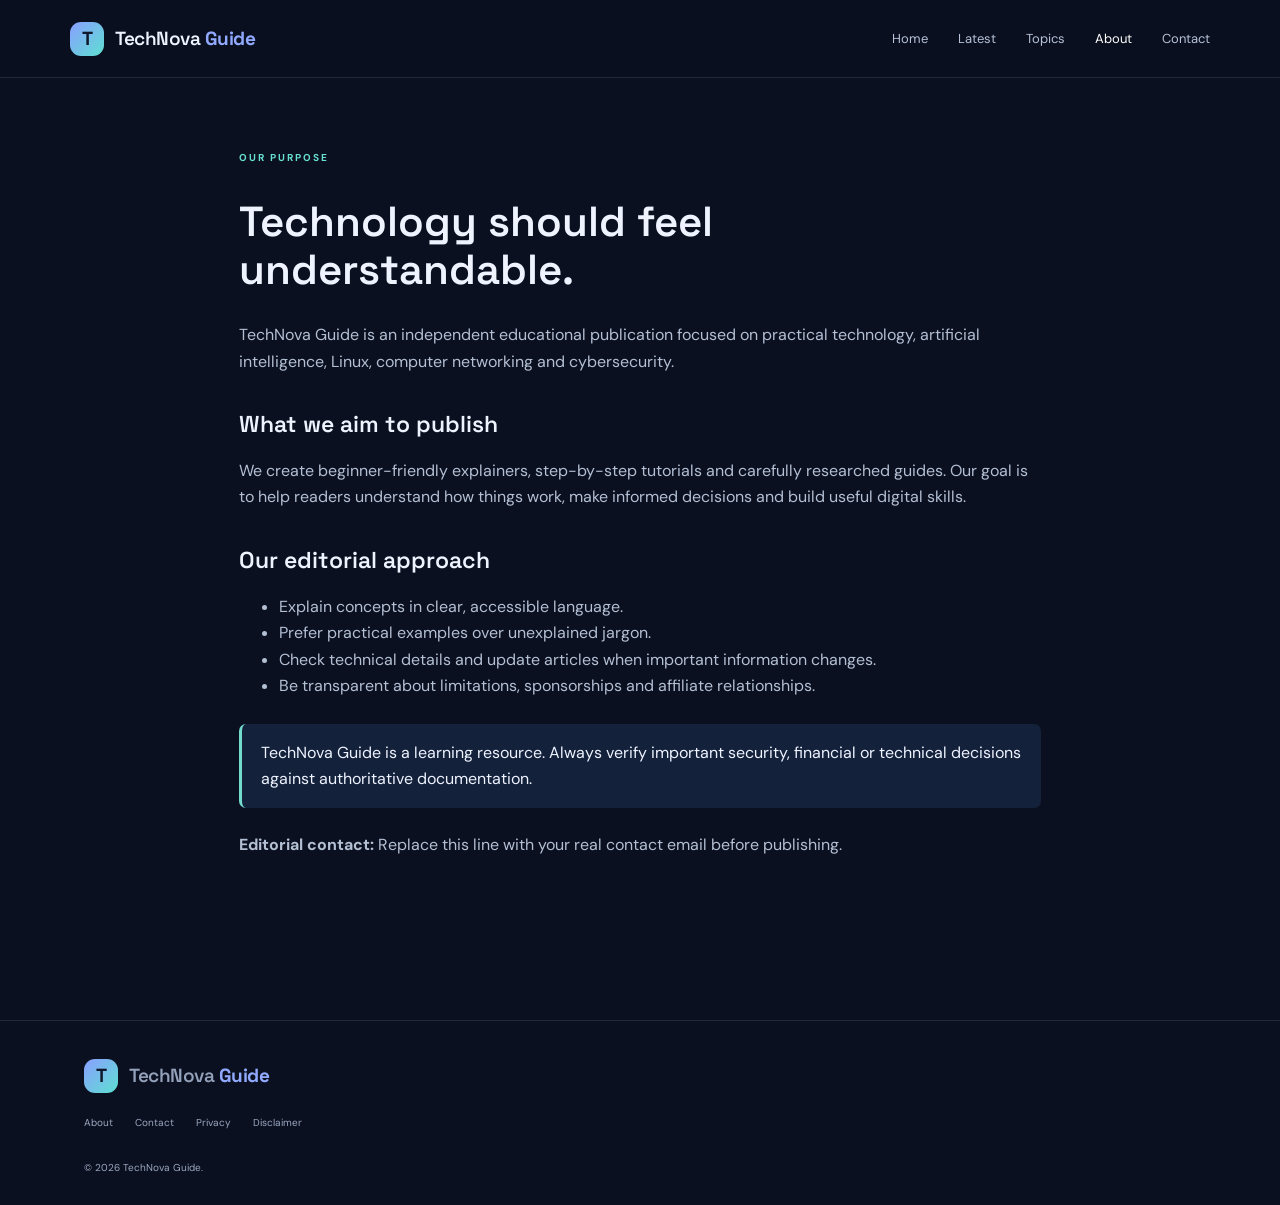
==== technova-guide/about.html @ 6f4763b8 "Add files via upload" ====
<!doctype html><html lang="en"><head><meta charset="utf-8"><meta name="viewport" content="width=device-width,initial-scale=1"><meta name="description" content="Learn about TechNova Guide and its mission to make technology easier to understand."><title>About — TechNova Guide</title><link rel="stylesheet" href="assets/style.css"></head><body><header class="site-header"><a class="brand" href="index.html"><span class="brand-mark">T</span><span>TechNova <b>Guide</b></span></a><button class="menu-toggle" aria-label="Toggle navigation" aria-expanded="false">☰</button><nav class="nav"><a href="index.html">Home</a><a href="index.html#latest">Latest</a><a href="index.html#topics">Topics</a><a class="active" href="about.html">About</a><a href="contact.html">Contact</a></nav></header><main class="page-wrap"><span class="eyebrow">OUR PURPOSE</span><h1>Technology should feel understandable.</h1><p>TechNova Guide is an independent educational publication focused on practical technology, artificial intelligence, Linux, computer networking and cybersecurity.</p><h2>What we aim to publish</h2><p>We create beginner-friendly explainers, step-by-step tutorials and carefully researched guides. Our goal is to help readers understand how things work, make informed decisions and build useful digital skills.</p><h2>Our editorial approach</h2><ul><li>Explain concepts in clear, accessible language.</li><li>Prefer practical examples over unexplained jargon.</li><li>Check technical details and update articles when important information changes.</li><li>Be transparent about limitations, sponsorships and affiliate relationships.</li></ul><div class="callout">TechNova Guide is a learning resource. Always verify important security, financial or technical decisions against authoritative documentation.</div><p><b>Editorial contact:</b> Replace this line with your real contact email before publishing.</p></main><footer class="footer"><a class="brand" href="index.html"><span class="brand-mark">T</span><span>TechNova <b>Guide</b></span></a><div class="footer-links"><a href="about.html">About</a><a href="contact.html">Contact</a><a href="privacy.html">Privacy</a><a href="disclaimer.html">Disclaimer</a></div><small>© 2026 TechNova Guide.</small></footer><script src="assets/main.js"></script></body></html>
---- technova-guide/assets/style.css ----
@import url('https://fonts.googleapis.com/css2?family=DM+Sans:wght@400;500;600;700&family=Space+Grotesk:wght@400;500;600;700&display=swap');
:root{--bg:#0b1020;--panel:#111a30;--text:#eef3ff;--muted:#a1aec6;--blue:#7c9cff;--cyan:#66e1d2;--line:rgba(255,255,255,.1)}*{box-sizing:border-box}html{scroll-behavior:smooth}body{margin:0;background:#0b1020;color:var(--text);font-family:'DM Sans',Arial,sans-serif;line-height:1.65}a{color:inherit;text-decoration:none}.site-header{height:78px;display:flex;align-items:center;justify-content:space-between;padding:0 max(calc((100vw - 1160px)/2),5.5vw);border-bottom:1px solid var(--line);background:rgba(11,16,32,.9);position:sticky;top:0;z-index:10;backdrop-filter:blur(14px)}.brand{display:flex;align-items:center;gap:11px;font:600 19px 'Space Grotesk',sans-serif;letter-spacing:-.5px}.brand b{color:#91aaff}.brand-mark{width:34px;height:34px;border-radius:11px;background:linear-gradient(135deg,#8a9fff,#5de0d2);color:#10182b;display:grid;place-items:center;font-weight:800}.nav{display:flex;gap:30px;color:#b7c2d8;font-size:13px}.nav a:hover,.nav .active{color:white}.menu-toggle{display:none;background:none;color:white;border:0;font-size:24px}.hero{max-width:1160px;margin:auto;padding:100px 24px 86px;display:grid;grid-template-columns:1.05fr .95fr;align-items:center;gap:40px;min-height:510px}.eyebrow{font-size:10px;letter-spacing:2px;color:var(--cyan);font-weight:700}.hero h1{font:600 clamp(42px,5vw,66px)/1.08 'Space Grotesk',sans-serif;letter-spacing:-3px;margin:20px 0}.hero h1 span{background:linear-gradient(90deg,#8da7ff,#66e1d2);background-clip:text;color:transparent}.hero-copy>p{color:#aab6cc;max-width:540px;font-size:16px}.hero-actions{display:flex;align-items:center;gap:25px;margin-top:30px}.btn{padding:13px 19px;border-radius:9px;font-size:13px;font-weight:700;display:inline-flex;gap:20px;align-items:center}.primary{background:linear-gradient(100deg,#829bff,#68d9d0);color:#0a1428}.text-link{font-size:12px;color:#d4def0}.hero-note{margin-top:40px;color:#8e9cb6;font-size:11px}.pulse{display:inline-block;width:7px;height:7px;background:#66e1d2;border-radius:50%;margin-right:8px;box-shadow:0 0 12px #66e1d2}.hero-art{height:350px;position:relative;display:grid;place-items:center}.orbit{position:absolute;border:1px solid rgba(124,156,255,.23);border-radius:50%;transform:rotate(-25deg)}.orbit-one{width:340px;height:210px}.orbit-two{width:260px;height:320px;transform:rotate(55deg);border-color:rgba(102,225,210,.2)}.core{width:132px;height:132px;border-radius:38px;background:linear-gradient(145deg,#273c70,#172747);border:1px solid #728cfb;box-shadow:0 0 80px rgba(103,139,255,.28),inset 0 0 35px rgba(120,160,255,.2);display:grid;place-items:center;font:700 46px 'Space Grotesk';position:relative}.core span{color:#66e1d2}.float-card{position:absolute;background:rgba(20,32,57,.92);border:1px solid var(--line);padding:12px 16px;border-radius:11px;box-shadow:0 15px 45px #050914}.float-card small{display:block;color:#7f98d8;font-size:8px;letter-spacing:1.5px}.float-card b{font-size:12px}.card-a{top:42px;right:5px}.card-b{bottom:45px;left:5px}.spark{position:absolute;color:#7ee5db;font-size:25px}.spark-a{top:40px;left:75px}.spark-b{bottom:50px;right:55px}.trust-strip{border-top:1px solid var(--line);border-bottom:1px solid var(--line);padding:23px max(calc((100vw - 1100px)/2),6vw);display:grid;grid-template-columns:repeat(3,1fr);gap:20px;background:#0e1629}.trust-strip div{display:flex;flex-direction:column}.trust-strip b{font:600 13px 'Space Grotesk'}.trust-strip span{font-size:11px;color:#8998b3}.section{max-width:1160px;margin:auto;padding:82px 24px}.section-heading{display:flex;align-items:end;justify-content:space-between;margin-bottom:28px}.section-heading h2,.newsletter h2{font:600 34px 'Space Grotesk';letter-spacing:-1px;margin:8px 0}.section-heading p,.muted{font-size:12px;color:#8e9cb6}.topic-grid{display:grid;grid-template-columns:repeat(4,1fr);gap:14px}.topic-card{padding:23px;border:1px solid var(--line);border-radius:14px;background:linear-gradient(145deg,#141f38,#10182b);min-height:195px;transition:.2s}.topic-card:hover,.article-card:hover{transform:translateY(-4px);border-color:rgba(124,156,255,.5)}.topic-icon{font-size:24px;color:#86a0ff}.topic-card h3{font:600 17px 'Space Grotesk';margin:18px 0 5px}.topic-card p,.article-info p{font-size:12px;color:#98a7c0;line-height:1.7}.topic-arrow,.read-link{font-size:11px;color:#8fa8ff;font-weight:700}.latest{padding-top:25px}.article-grid{display:grid;grid-template-columns:repeat(2,1fr);gap:18px}.article-card{display:grid;grid-template-columns:150px 1fr;gap:18px;padding:13px;border:1px solid var(--line);border-radius:14px;background:#111a2d;transition:.2s}.article-art{min-height:160px;border-radius:9px;display:grid;place-items:center;position:relative;overflow:hidden;font:700 32px 'Space Grotesk'}.article-art i{position:absolute;font-style:normal;font-size:60px;opacity:.22;right:12px;bottom:0}.art-ai{background:linear-gradient(145deg,#3a326d,#172d52);color:#b4baff}.art-linux{background:linear-gradient(145deg,#184e59,#142c46);color:#8ee5d8}.art-network{background:linear-gradient(145deg,#3d3d70,#1b3150);color:#b2c6ff}.art-security{background:linear-gradient(145deg,#56395f,#252d54);color:#e2b4ff}.article-info{padding:5px 5px 5px 0}.category{font-size:8px;letter-spacing:1.2px;color:#7e9dff;font-weight:700}.article-info h3{font:600 16px/1.35 'Space Grotesk';margin:8px 0}.article-info p{margin:0 0 12px}.newsletter{max-width:1112px;margin:15px auto 85px;padding:42px 48px;border-radius:18px;background:linear-gradient(110deg,#263e70,#174b57);display:flex;justify-content:space-between;align-items:center;gap:25px}.newsletter p{font-size:13px;color:#c0d2e8;max-width:570px}.btn.light{background:#f1f5ff;color:#15223e;white-space:nowrap}.footer{border-top:1px solid var(--line);padding:38px max(calc((100vw - 1112px)/2),6vw) 25px;color:#93a1ba}.footer p{font-size:11px}.footer-links{display:flex;gap:22px;margin:22px 0}.footer-links a,.footer small{font-size:10px;color:#9aa8c0}.page-wrap{max-width:850px;margin:65px auto;padding:0 24px 80px}.page-wrap h1{font:600 42px 'Space Grotesk';line-height:1.15}.page-wrap h2{font:600 23px 'Space Grotesk';margin-top:34px}.page-wrap p,.page-wrap li{color:#b3bfd3}.page-wrap a{color:#9cb2ff;text-decoration:underline}.article-meta{color:#8c9bb7;font-size:12px;margin:15px 0 30px}.callout{background:#14213b;border-left:3px solid #73dace;padding:16px 19px;border-radius:7px;margin:24px 0}.page-wrap code{background:#1b2944;padding:2px 6px;border-radius:4px;color:#b9c8ff}.site-footer-note{font-size:11px;color:#71809b;margin-top:40px}
@media(max-width:800px){.hero{grid-template-columns:1fr;padding-top:65px}.hero-art{height:280px}.topic-grid{grid-template-columns:repeat(2,1fr)}.article-grid{grid-template-columns:1fr}.newsletter{margin:10px 18px 60px;padding:30px;align-items:flex-start;flex-direction:column}.trust-strip{padding:20px 24px}}@media(max-width:600px){.site-header{height:66px;padding:0 20px}.menu-toggle{display:block}.nav{display:none;position:absolute;top:65px;left:0;right:0;background:#101a30;padding:20px;flex-direction:column;gap:15px;border-bottom:1px solid var(--line)}.nav.open{display:flex}.hero{padding:58px 22px 40px;gap:5px}.hero h1{letter-spacing:-2px}.hero-art{transform:scale(.86);margin:-15px -25px}.trust-strip{grid-template-columns:1fr;gap:13px}.section{padding:55px 20px}.section-heading{align-items:flex-start;flex-direction:column;gap:5px}.topic-grid{gap:10px}.topic-card{padding:17px;min-height:185px}.article-card{grid-template-columns:105px 1fr;gap:12px}.article-art{min-height:155px}.article-info h3{font-size:14px}.article-info p{font-size:11px}.footer{padding:30px 22px}.footer-links{flex-wrap:wrap}.page-wrap{margin-top:42px}.page-wrap h1{font-size:34px}}
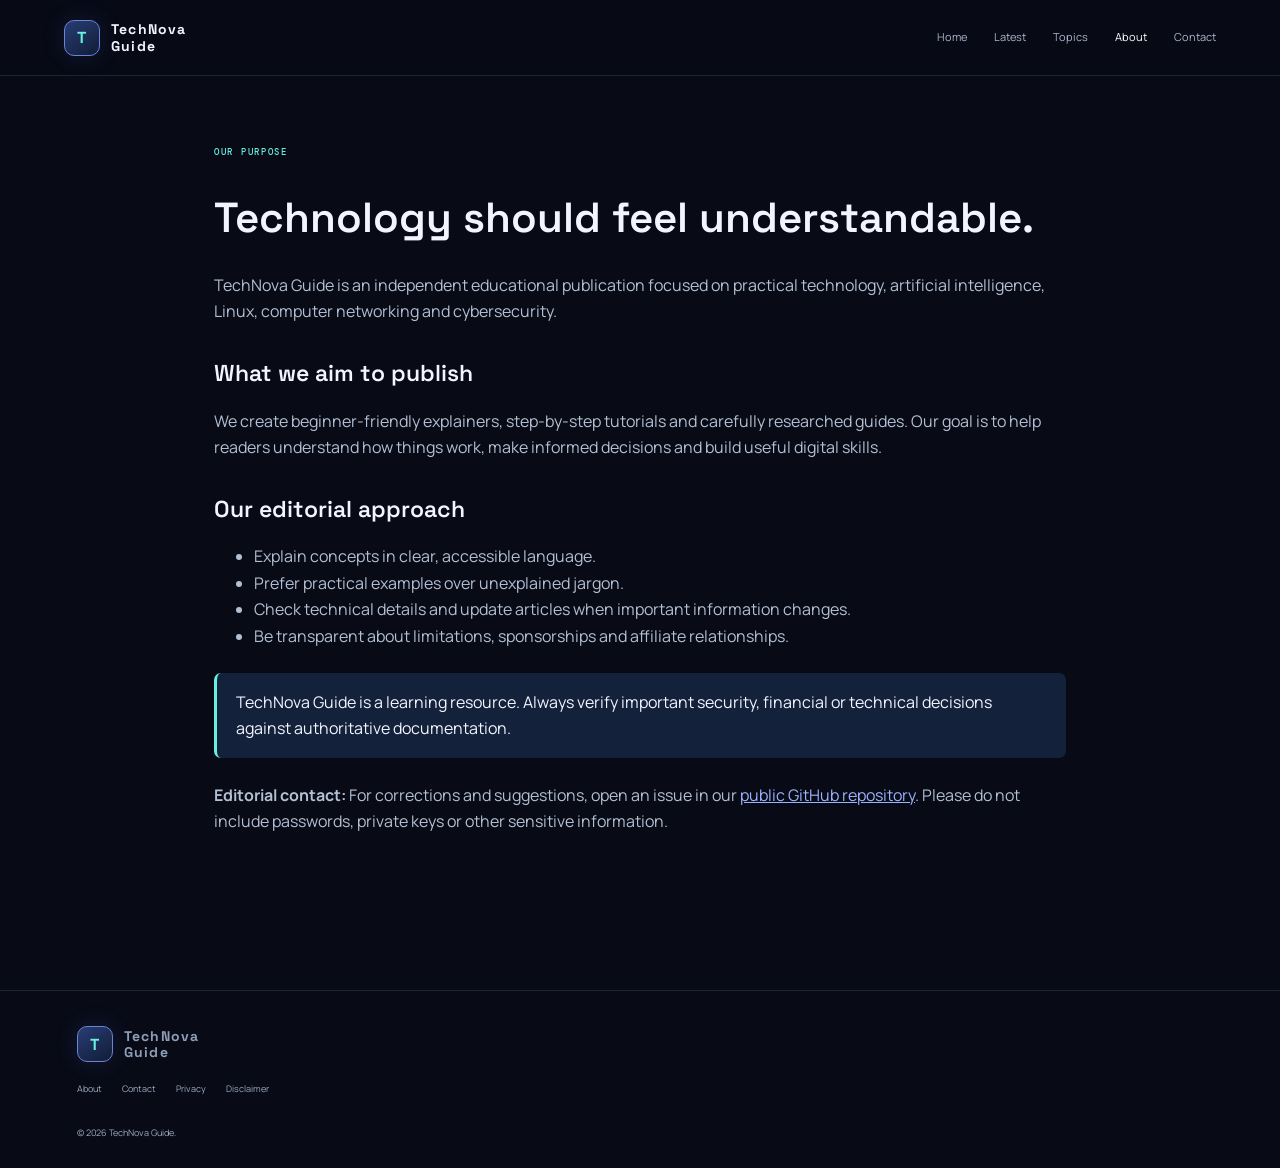
==== commit 5a86b2ac: "Replace placeholder editorial contact with public project feedback route" ====
--- a/technova-guide/about.html
+++ b/technova-guide/about.html
@@ -1 +1 @@
-<!doctype html><html lang="en"><head><meta charset="utf-8"><meta name="viewport" content="width=device-width,initial-scale=1"><meta name="description" content="Learn about TechNova Guide and its mission to make technology easier to understand."><title>About — TechNova Guide</title><link rel="stylesheet" href="assets/style.css"></head><body><header class="site-header"><a class="brand" href="index.html"><span class="brand-mark">T</span><span>TechNova <b>Guide</b></span></a><button class="menu-toggle" aria-label="Toggle navigation" aria-expanded="false">☰</button><nav class="nav"><a href="index.html">Home</a><a href="index.html#latest">Latest</a><a href="index.html#topics">Topics</a><a class="active" href="about.html">About</a><a href="contact.html">Contact</a></nav></header><main class="page-wrap"><span class="eyebrow">OUR PURPOSE</span><h1>Technology should feel understandable.</h1><p>TechNova Guide is an independent educational publication focused on practical technology, artificial intelligence, Linux, computer networking and cybersecurity.</p><h2>What we aim to publish</h2><p>We create beginner-friendly explainers, step-by-step tutorials and carefully researched guides. Our goal is to help readers understand how things work, make informed decisions and build useful digital skills.</p><h2>Our editorial approach</h2><ul><li>Explain concepts in clear, accessible language.</li><li>Prefer practical examples over unexplained jargon.</li><li>Check technical details and update articles when important information changes.</li><li>Be transparent about limitations, sponsorships and affiliate relationships.</li></ul><div class="callout">TechNova Guide is a learning resource. Always verify important security, financial or technical decisions against authoritative documentation.</div><p><b>Editorial contact:</b> Replace this line with your real contact email before publishing.</p></main><footer class="footer"><a class="brand" href="index.html"><span class="brand-mark">T</span><span>TechNova <b>Guide</b></span></a><div class="footer-links"><a href="about.html">About</a><a href="contact.html">Contact</a><a href="privacy.html">Privacy</a><a href="disclaimer.html">Disclaimer</a></div><small>© 2026 TechNova Guide.</small></footer><script src="assets/main.js"></script></body></html>+<!doctype html><html lang="en"><head><meta charset="utf-8"><meta name="viewport" content="width=device-width,initial-scale=1"><meta name="description" content="Learn about TechNova Guide and its mission to make technology easier to understand."><title>About — TechNova Guide</title><link rel="stylesheet" href="assets/style.css"></head><body><header class="site-header"><a class="brand" href="index.html"><span class="brand-mark">T</span><span>TechNova <b>Guide</b></span></a><button class="menu-toggle" aria-label="Toggle navigation" aria-expanded="false">☰</button><nav class="nav"><a href="index.html">Home</a><a href="index.html#latest">Latest</a><a href="index.html#topics">Topics</a><a class="active" href="about.html">About</a><a href="contact.html">Contact</a></nav></header><main class="page-wrap"><span class="eyebrow">OUR PURPOSE</span><h1>Technology should feel understandable.</h1><p>TechNova Guide is an independent educational publication focused on practical technology, artificial intelligence, Linux, computer networking and cybersecurity.</p><h2>What we aim to publish</h2><p>We create beginner-friendly explainers, step-by-step tutorials and carefully researched guides. Our goal is to help readers understand how things work, make informed decisions and build useful digital skills.</p><h2>Our editorial approach</h2><ul><li>Explain concepts in clear, accessible language.</li><li>Prefer practical examples over unexplained jargon.</li><li>Check technical details and update articles when important information changes.</li><li>Be transparent about limitations, sponsorships and affiliate relationships.</li></ul><div class="callout">TechNova Guide is a learning resource. Always verify important security, financial or technical decisions against authoritative documentation.</div><p><b>Editorial contact:</b> For corrections and suggestions, open an issue in our <a href="https://github.com/neupanesisir2-bit/technova-guide">public GitHub repository</a>. Please do not include passwords, private keys or other sensitive information.</p></main><footer class="footer"><a class="brand" href="index.html"><span class="brand-mark">T</span><span>TechNova <b>Guide</b></span></a><div class="footer-links"><a href="about.html">About</a><a href="contact.html">Contact</a><a href="privacy.html">Privacy</a><a href="disclaimer.html">Disclaimer</a></div><small>© 2026 TechNova Guide.</small></footer><script src="assets/main.js"></script></body></html>
--- a/technova-guide/assets/style.css
+++ b/technova-guide/assets/style.css
@@ -1,3 +1,4 @@
-@import url('https://fonts.googleapis.com/css2?family=DM+Sans:wght@400;500;600;700&family=Space+Grotesk:wght@400;500;600;700&display=swap');
-:root{--bg:#0b1020;--panel:#111a30;--text:#eef3ff;--muted:#a1aec6;--blue:#7c9cff;--cyan:#66e1d2;--line:rgba(255,255,255,.1)}*{box-sizing:border-box}html{scroll-behavior:smooth}body{margin:0;background:#0b1020;color:var(--text);font-family:'DM Sans',Arial,sans-serif;line-height:1.65}a{color:inherit;text-decoration:none}.site-header{height:78px;display:flex;align-items:center;justify-content:space-between;padding:0 max(calc((100vw - 1160px)/2),5.5vw);border-bottom:1px solid var(--line);background:rgba(11,16,32,.9);position:sticky;top:0;z-index:10;backdrop-filter:blur(14px)}.brand{display:flex;align-items:center;gap:11px;font:600 19px 'Space Grotesk',sans-serif;letter-spacing:-.5px}.brand b{color:#91aaff}.brand-mark{width:34px;height:34px;border-radius:11px;background:linear-gradient(135deg,#8a9fff,#5de0d2);color:#10182b;display:grid;place-items:center;font-weight:800}.nav{display:flex;gap:30px;color:#b7c2d8;font-size:13px}.nav a:hover,.nav .active{color:white}.menu-toggle{display:none;background:none;color:white;border:0;font-size:24px}.hero{max-width:1160px;margin:auto;padding:100px 24px 86px;display:grid;grid-template-columns:1.05fr .95fr;align-items:center;gap:40px;min-height:510px}.eyebrow{font-size:10px;letter-spacing:2px;color:var(--cyan);font-weight:700}.hero h1{font:600 clamp(42px,5vw,66px)/1.08 'Space Grotesk',sans-serif;letter-spacing:-3px;margin:20px 0}.hero h1 span{background:linear-gradient(90deg,#8da7ff,#66e1d2);background-clip:text;color:transparent}.hero-copy>p{color:#aab6cc;max-width:540px;font-size:16px}.hero-actions{display:flex;align-items:center;gap:25px;margin-top:30px}.btn{padding:13px 19px;border-radius:9px;font-size:13px;font-weight:700;display:inline-flex;gap:20px;align-items:center}.primary{background:linear-gradient(100deg,#829bff,#68d9d0);color:#0a1428}.text-link{font-size:12px;color:#d4def0}.hero-note{margin-top:40px;color:#8e9cb6;font-size:11px}.pulse{display:inline-block;width:7px;height:7px;background:#66e1d2;border-radius:50%;margin-right:8px;box-shadow:0 0 12px #66e1d2}.hero-art{height:350px;position:relative;display:grid;place-items:center}.orbit{position:absolute;border:1px solid rgba(124,156,255,.23);border-radius:50%;transform:rotate(-25deg)}.orbit-one{width:340px;height:210px}.orbit-two{width:260px;height:320px;transform:rotate(55deg);border-color:rgba(102,225,210,.2)}.core{width:132px;height:132px;border-radius:38px;background:linear-gradient(145deg,#273c70,#172747);border:1px solid #728cfb;box-shadow:0 0 80px rgba(103,139,255,.28),inset 0 0 35px rgba(120,160,255,.2);display:grid;place-items:center;font:700 46px 'Space Grotesk';position:relative}.core span{color:#66e1d2}.float-card{position:absolute;background:rgba(20,32,57,.92);border:1px solid var(--line);padding:12px 16px;border-radius:11px;box-shadow:0 15px 45px #050914}.float-card small{display:block;color:#7f98d8;font-size:8px;letter-spacing:1.5px}.float-card b{font-size:12px}.card-a{top:42px;right:5px}.card-b{bottom:45px;left:5px}.spark{position:absolute;color:#7ee5db;font-size:25px}.spark-a{top:40px;left:75px}.spark-b{bottom:50px;right:55px}.trust-strip{border-top:1px solid var(--line);border-bottom:1px solid var(--line);padding:23px max(calc((100vw - 1100px)/2),6vw);display:grid;grid-template-columns:repeat(3,1fr);gap:20px;background:#0e1629}.trust-strip div{display:flex;flex-direction:column}.trust-strip b{font:600 13px 'Space Grotesk'}.trust-strip span{font-size:11px;color:#8998b3}.section{max-width:1160px;margin:auto;padding:82px 24px}.section-heading{display:flex;align-items:end;justify-content:space-between;margin-bottom:28px}.section-heading h2,.newsletter h2{font:600 34px 'Space Grotesk';letter-spacing:-1px;margin:8px 0}.section-heading p,.muted{font-size:12px;color:#8e9cb6}.topic-grid{display:grid;grid-template-columns:repeat(4,1fr);gap:14px}.topic-card{padding:23px;border:1px solid var(--line);border-radius:14px;background:linear-gradient(145deg,#141f38,#10182b);min-height:195px;transition:.2s}.topic-card:hover,.article-card:hover{transform:translateY(-4px);border-color:rgba(124,156,255,.5)}.topic-icon{font-size:24px;color:#86a0ff}.topic-card h3{font:600 17px 'Space Grotesk';margin:18px 0 5px}.topic-card p,.article-info p{font-size:12px;color:#98a7c0;line-height:1.7}.topic-arrow,.read-link{font-size:11px;color:#8fa8ff;font-weight:700}.latest{padding-top:25px}.article-grid{display:grid;grid-template-columns:repeat(2,1fr);gap:18px}.article-card{display:grid;grid-template-columns:150px 1fr;gap:18px;padding:13px;border:1px solid var(--line);border-radius:14px;background:#111a2d;transition:.2s}.article-art{min-height:160px;border-radius:9px;display:grid;place-items:center;position:relative;overflow:hidden;font:700 32px 'Space Grotesk'}.article-art i{position:absolute;font-style:normal;font-size:60px;opacity:.22;right:12px;bottom:0}.art-ai{background:linear-gradient(145deg,#3a326d,#172d52);color:#b4baff}.art-linux{background:linear-gradient(145deg,#184e59,#142c46);color:#8ee5d8}.art-network{background:linear-gradient(145deg,#3d3d70,#1b3150);color:#b2c6ff}.art-security{background:linear-gradient(145deg,#56395f,#252d54);color:#e2b4ff}.article-info{padding:5px 5px 5px 0}.category{font-size:8px;letter-spacing:1.2px;color:#7e9dff;font-weight:700}.article-info h3{font:600 16px/1.35 'Space Grotesk';margin:8px 0}.article-info p{margin:0 0 12px}.newsletter{max-width:1112px;margin:15px auto 85px;padding:42px 48px;border-radius:18px;background:linear-gradient(110deg,#263e70,#174b57);display:flex;justify-content:space-between;align-items:center;gap:25px}.newsletter p{font-size:13px;color:#c0d2e8;max-width:570px}.btn.light{background:#f1f5ff;color:#15223e;white-space:nowrap}.footer{border-top:1px solid var(--line);padding:38px max(calc((100vw - 1112px)/2),6vw) 25px;color:#93a1ba}.footer p{font-size:11px}.footer-links{display:flex;gap:22px;margin:22px 0}.footer-links a,.footer small{font-size:10px;color:#9aa8c0}.page-wrap{max-width:850px;margin:65px auto;padding:0 24px 80px}.page-wrap h1{font:600 42px 'Space Grotesk';line-height:1.15}.page-wrap h2{font:600 23px 'Space Grotesk';margin-top:34px}.page-wrap p,.page-wrap li{color:#b3bfd3}.page-wrap a{color:#9cb2ff;text-decoration:underline}.article-meta{color:#8c9bb7;font-size:12px;margin:15px 0 30px}.callout{background:#14213b;border-left:3px solid #73dace;padding:16px 19px;border-radius:7px;margin:24px 0}.page-wrap code{background:#1b2944;padding:2px 6px;border-radius:4px;color:#b9c8ff}.site-footer-note{font-size:11px;color:#71809b;margin-top:40px}
-@media(max-width:800px){.hero{grid-template-columns:1fr;padding-top:65px}.hero-art{height:280px}.topic-grid{grid-template-columns:repeat(2,1fr)}.article-grid{grid-template-columns:1fr}.newsletter{margin:10px 18px 60px;padding:30px;align-items:flex-start;flex-direction:column}.trust-strip{padding:20px 24px}}@media(max-width:600px){.site-header{height:66px;padding:0 20px}.menu-toggle{display:block}.nav{display:none;position:absolute;top:65px;left:0;right:0;background:#101a30;padding:20px;flex-direction:column;gap:15px;border-bottom:1px solid var(--line)}.nav.open{display:flex}.hero{padding:58px 22px 40px;gap:5px}.hero h1{letter-spacing:-2px}.hero-art{transform:scale(.86);margin:-15px -25px}.trust-strip{grid-template-columns:1fr;gap:13px}.section{padding:55px 20px}.section-heading{align-items:flex-start;flex-direction:column;gap:5px}.topic-grid{gap:10px}.topic-card{padding:17px;min-height:185px}.article-card{grid-template-columns:105px 1fr;gap:12px}.article-art{min-height:155px}.article-info h3{font-size:14px}.article-info p{font-size:11px}.footer{padding:30px 22px}.footer-links{flex-wrap:wrap}.page-wrap{margin-top:42px}.page-wrap h1{font-size:34px}}
+@import url('https://fonts.googleapis.com/css2?family=DM+Mono:wght@400;500&family=Manrope:wght@400;500;600;700;800&family=Space+Grotesk:wght@400;500;600;700&display=swap');:root{--bg:#080b16;--text:#f2f5ff;--muted:#9ba8c1;--line:#a5beff24;--cyan:#67f0df;--display:'Space Grotesk',sans-serif;--body:'Manrope',sans-serif;--mono:'DM Mono',monospace}*{box-sizing:border-box}html{scroll-behavior:smooth;scroll-padding-top:90px}body{margin:0;background:var(--bg);color:var(--text);font-family:var(--body);line-height:1.65}a{color:inherit;text-decoration:none}button,input,textarea,select{font:inherit}.topbar{height:76px;padding:0 max(calc((100vw - 1180px)/2),5vw);display:flex;align-items:center;justify-content:space-between;border-bottom:1px solid var(--line);position:sticky;top:0;z-index:30;background:#080b16ed;backdrop-filter:blur(18px)}.brand{display:flex;align-items:center;gap:11px;font:700 14px var(--display);letter-spacing:1.2px}.brand>span:last-child{display:grid;line-height:1.2}.brand small{font:400 8px var(--mono);color:#8291b1;letter-spacing:1.3px;margin-top:5px}.mark{width:36px;height:36px;border:1px solid #6c82d9;border-radius:10px;display:grid;place-items:center;background:linear-gradient(145deg,#293d75,#101c36);color:var(--cyan);box-shadow:0 0 25px #5f82ff22}.nav{display:flex;gap:27px;color:#aab5cc;font-size:11px}.nav a:hover,.nav .active{color:white}.nav-cta{font-size:10px;font-weight:800;color:var(--cyan);border:1px solid #67f0df55;border-radius:6px;padding:9px 13px}.menu-toggle{display:none;background:none;border:0;color:white;font-size:23px}.hero{max-width:1180px;min-height:590px;margin:auto;padding:80px 24px 50px;display:grid;grid-template-columns:1fr 1fr;align-items:center;position:relative;overflow:hidden}.grid-bg{position:absolute;inset:0;background-image:linear-gradient(#718fe20e 1px,transparent 1px),linear-gradient(90deg,#718fe20e 1px,transparent 1px);background-size:48px 48px;mask-image:linear-gradient(to right,black,transparent 85%)}.hero-copy{position:relative;z-index:2}.eyebrow,.section small,.search small,.tool-band small,.closing small{font:500 9px var(--mono);letter-spacing:1.7px;color:var(--cyan)}.eyebrow i{display:inline-block;width:7px;height:7px;background:var(--cyan);border-radius:50%;box-shadow:0 0 12px var(--cyan);margin-right:9px}.hero h1{font:600 clamp(52px,6.4vw,82px)/.99 var(--display);letter-spacing:-4px;margin:24px 0}.hero h1 em,.tool-band h2 em,.closing h2 em{font-style:normal;background:linear-gradient(90deg,var(--cyan),#9d91ff 75%);color:transparent;background-clip:text}.hero-copy>p{max-width:510px;color:#aab6cd;font-size:14px;line-height:1.9}.actions{display:flex;gap:13px;margin-top:28px;flex-wrap:wrap}.btn{display:inline-flex;align-items:center;justify-content:center;padding:13px 18px;border-radius:6px;font-size:10px;font-weight:800}.primary{background:linear-gradient(100deg,var(--cyan),#9ba2ff);color:#07111d;box-shadow:0 8px 30px #67f0df20}.ghost{border:1px solid var(--line);color:#dce4f7}.stats{display:flex;gap:30px;margin-top:48px}.stats span{display:grid;font-size:9px;color:#8492ad}.stats b{font:500 17px var(--mono);color:var(--cyan)}.hero-art{height:420px;position:relative;display:grid;place-items:center}.planet{width:250px;height:250px;border-radius:50%;background:radial-gradient(circle at 35% 30%,#667ce0,#273b76 35%,#121a3b 70%);box-shadow:inset -25px -22px 45px #050816,0 0 85px #657eff44;display:grid;place-items:center;position:relative;z-index:2}.planet:before{content:'';position:absolute;inset:15px;border:1px solid #9bb2ff55;border-radius:50%}.planet b{font:700 52px var(--display);color:#effbff;text-shadow:0 0 25px var(--cyan)}.planet b span{color:var(--cyan)}.halo{position:absolute;width:340px;height:340px;border:1px solid #8b9dff26;border-radius:50%}.orbit{position:absolute;width:440px;height:155px;border:1px solid #67f0df66;border-radius:50%;transform:rotate(-24deg);z-index:3}.orbit.two{width:380px;height:230px;transform:rotate(55deg);border-color:#9a83ff55}.chip{position:absolute;z-index:4;background:#111a31ef;border:1px solid var(--line);padding:9px 12px;border-radius:5px;font:9px var(--mono);color:#d9e3ff}.c1{top:45px;right:0}.c2{bottom:55px;left:0}.c3{right:0;bottom:80px}.search{max-width:1132px;margin:auto;padding:38px 24px 48px;border-top:1px solid var(--line);display:grid;grid-template-columns:1fr 1.2fr;gap:5px 30px;align-items:center}.search h2,.section h2,.guides h2{font:600 32px var(--display);letter-spacing:-1px;margin:5px 0}.search input{height:54px;border:1px solid #7b91d455;border-radius:7px;background:#0d1425;color:white;padding:0 16px;outline:0;font-size:11px}.search p{grid-column:2;color:#7686a4;font-size:9px;margin:0}.section{max-width:1180px;margin:auto;padding:80px 24px}.section-head{display:flex;justify-content:space-between;align-items:end;gap:25px;margin-bottom:28px}.section-head>p{max-width:350px;color:#8997b1;font-size:11px;margin:0}.topic-grid{display:grid;grid-template-columns:repeat(3,1fr);gap:14px}.topic{min-height:240px;padding:22px;border:1px solid var(--line);border-radius:8px;background:linear-gradient(145deg,#121b30,#0d1323);transition:.2s}.topic:hover,.paths a:hover{transform:translateY(-4px);border-color:#7c98ff88}.topic.feature{background:linear-gradient(145deg,#1a2450,#10192d)}.topic>small,.paths small,.guides small{font:9px var(--mono);color:#8292b6}.symbol{display:block;font:38px var(--display);color:var(--cyan);margin:18px 0 8px}.topic h3,.paths h3{font:600 19px var(--display);margin:0 0 7px}.topic p,.paths p{font-size:10px;color:#98a7c1;line-height:1.8}.topic strong,.paths b{font:9px var(--mono);color:#9daeff}.tool-band{max-width:1132px;margin:10px auto 25px;padding:45px;border:1px solid #7a8de344;border-radius:10px;background:radial-gradient(ellipse at 10% 10%,#27366a,#121d36 48%,#101629);display:grid;grid-template-columns:1fr 1fr;gap:40px;align-items:center}.tool-band h2{font:600 39px/1.1 var(--display);margin:13px 0}.tool-band p{color:#a4b2ca;font-size:11px;max-width:380px;line-height:1.9;margin-bottom:23px}.tool-preview{border:1px solid #a2b4ff33;border-radius:8px;background:#080e1bd9;padding:16px;font-size:9px;color:#8494b5}.tool-preview>div{padding:13px 3px;border-bottom:1px solid #ffffff12;color:var(--cyan)}.tool-preview b{color:#e4ebff}.tool-preview span{display:block;color:#7f8eaa;font-size:8px}.paths{display:grid;grid-template-columns:repeat(3,1fr);gap:14px}.paths a{padding:23px;border:1px solid var(--line);border-radius:8px;background:#10182a;transition:.2s}.paths h3{margin:22px 0 8px}.guides{max-width:1132px;margin:auto;padding:15px 24px 75px}.guides>a{display:grid;grid-template-columns:160px 1fr 100px;gap:18px;align-items:center;padding:16px 7px;border-top:1px solid var(--line)}.guides>a:last-child{border-bottom:1px solid var(--line)}.guides>a b{font:500 13px var(--display)}.guides>a span{font:9px var(--mono);color:#a5b5ff;text-align:right}.closing{text-align:center;padding:65px 20px 85px;border-top:1px solid var(--line);background:radial-gradient(ellipse at 50% 0,#18264a55,transparent 65%)}.closing h2{font:600 clamp(26px,4vw,42px)/1.25 var(--display);letter-spacing:-1.4px;margin:15px 0 25px}.footer{border-top:1px solid var(--line);padding:35px max(calc((100vw - 1132px)/2),6vw) 24px;color:#8e9db8}.footer p{font-size:10px;margin:15px 0}.footer>div{display:flex;gap:20px;margin:20px 0}.footer>div a,.footer>small{font-size:9px;color:#9ba9c1}.page-wrap{max-width:900px;margin:60px auto;padding:0 24px 80px}.page-wrap h1{font:600 42px var(--display)}.page-wrap h2{font:600 23px var(--display);margin-top:34px}.page-wrap p,.page-wrap li{color:#b3bfd3}.page-wrap a{color:#9cb2ff;text-decoration:underline}.article-meta{color:#8c9bb7;font-size:12px;margin:15px 0 30px}.callout{background:#14213b;border-left:3px solid var(--cyan);padding:16px 19px;border-radius:7px;margin:24px 0}.page-wrap code{background:#1b2944;padding:2px 6px;border-radius:4px;color:#b9c8ff}.tool-hero{max-width:1132px;margin:auto;padding:60px 24px 25px}.tool-hero h1{font:600 clamp(38px,5vw,58px)/1.1 var(--display);margin:15px 0}.tool-hero p{color:#9eabc4;font-size:12px;max-width:620px}.tool-grid{max-width:1132px;margin:auto;padding:25px 24px 80px;display:grid;grid-template-columns:repeat(2,1fr);gap:16px}.tool-card{border:1px solid var(--line);border-radius:8px;background:linear-gradient(145deg,#121c32,#0e1424);padding:22px}.tool-card h2{font:600 20px var(--display);margin:8px 0}.tool-card p{font-size:10px;color:#94a3bd}.tool-card label{display:block;font-size:10px;color:#b7c5dc;margin:13px 0 6px}.tool-card input,.tool-card textarea,.tool-card select{width:100%;background:#080f1e;color:#eef3ff;border:1px solid #6478a744;border-radius:5px;padding:11px;font-size:11px}.tool-card textarea{min-height:85px}.tool-card button{margin-top:12px;border:0;border-radius:5px;background:linear-gradient(100deg,var(--cyan),#9ba2ff);color:#07111d;padding:10px 14px;font-size:10px;font-weight:800;cursor:pointer}.tool-output{margin-top:12px;padding:12px;background:#080f1e;border:1px solid var(--line);border-radius:5px;color:#c7d5ee;font-size:10px;white-space:pre-wrap;overflow-wrap:anywhere}.meter{height:5px;background:#26324b;border-radius:8px;margin-top:10px;overflow:hidden}.meter span{display:block;height:100%;width:0;background:var(--cyan)}.tool-status{font-size:10px;color:var(--cyan);margin-top:7px}.inline-controls{display:grid;grid-template-columns:1fr 1fr;gap:10px}@media(max-width:850px){.hero{grid-template-columns:1fr}.hero-art{height:340px}.search{grid-template-columns:1fr}.search p{grid-column:1}.topic-grid{grid-template-columns:repeat(2,1fr)}.tool-band{margin:10px 18px 25px;grid-template-columns:1fr}.paths{grid-template-columns:1fr}}@media(max-width:620px){.topbar{height:66px;padding:0 18px}.menu-toggle{display:block}.nav{display:none;position:absolute;top:65px;left:0;right:0;padding:18px 22px;background:#0c1325;flex-direction:column}.nav.open{display:flex}.nav-cta{display:none}.hero{padding:55px 21px 30px}.hero h1{letter-spacing:-2.8px}.stats{gap:17px}.hero-art{height:280px;transform:scale(.82);margin:-5px -30px}.search{padding:30px 20px}.section{padding:58px 20px}.section-head{align-items:flex-start;flex-direction:column}.topic-grid,.tool-grid{grid-template-columns:1fr}.tool-band{padding:25px 20px}.guides>a{grid-template-columns:1fr auto;gap:5px}.guides>a small{grid-column:1/-1}.guides>a b{font-size:11px}.guides>a span{font-size:8px}.footer{padding:30px 22px}.footer>div{flex-wrap:wrap}.tool-hero{padding:40px 20px 15px}.tool-grid{padding:15px 18px 60px}.inline-controls{grid-template-columns:1fr}}
+/* TechNova Guide polish: accessible states, consistent legacy page headers and responsive details */
+:focus-visible{outline:2px solid var(--cyan);outline-offset:4px}a,button{ -webkit-tap-highlight-color:transparent}.topic,.paths a,.tool-card{box-shadow:0 12px 34px #00000018}.topic:hover{box-shadow:0 18px 42px #00000035}.topic[hidden]{display:none}.search input:focus,.tool-card input:focus,.tool-card textarea:focus,.tool-card select:focus{border-color:var(--cyan);box-shadow:0 0 0 3px #67f0df18}.site-header{height:76px;padding:0 max(calc((100vw - 1180px)/2),5vw);display:flex;align-items:center;justify-content:space-between;border-bottom:1px solid var(--line);position:sticky;top:0;z-index:30;background:#080b16ed;backdrop-filter:blur(18px)}.brand-mark{width:36px;height:36px;border:1px solid #6c82d9;border-radius:10px;display:grid;place-items:center;background:linear-gradient(145deg,#293d75,#101c36);color:var(--cyan);font:700 16px var(--display);box-shadow:0 0 25px #5f82ff22}.footer-links{display:flex;gap:20px;margin:20px 0}.footer-links a{font-size:9px;color:#9ba9c1}.page-wrap{min-height:55vh}.page-wrap .site-footer-note{border-top:1px solid var(--line);padding-top:16px;color:#7788a7;font-size:11px}.tool-card button:hover,.btn:hover{filter:brightness(1.08);transform:translateY(-1px)}.tool-card button:focus-visible,.btn:focus-visible{outline:2px solid white;outline-offset:3px}.tool-card .secondary-button{background:#17243d;color:#dce7ff;border:1px solid #8297cb55}.tool-card .tool-output{min-height:42px}.tool-card .tool-output:empty{display:none}.tool-card .inline-controls button{margin-top:0}@media(max-width:850px){.site-header{padding:0 22px}}@media(max-width:620px){.site-header{height:66px;padding:0 18px}.site-header .nav{display:none;position:absolute;top:65px;left:0;right:0;padding:18px 22px;background:#0c1325;flex-direction:column}.site-header .nav.open{display:flex}.site-header .menu-toggle{display:block}}
+@media(prefers-reduced-motion:reduce){html{scroll-behavior:auto}*,*::before,*::after{transition:none!important;animation:none!important}}
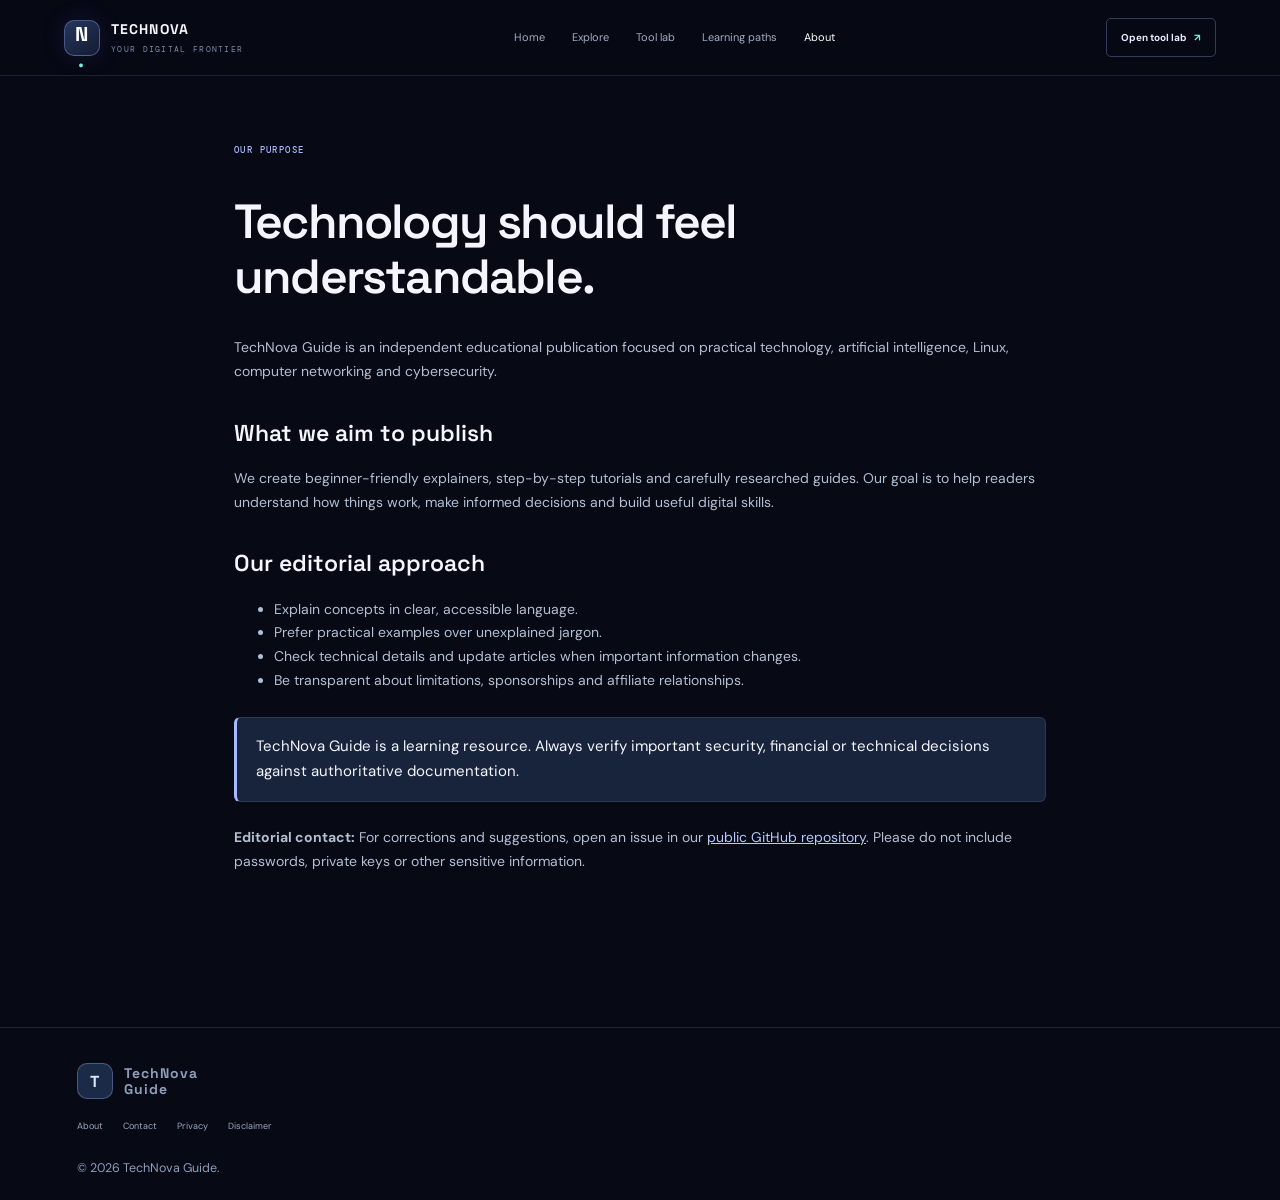
==== commit 7abcd68e: "Unify TechNova navigation and futuristic page branding" ====
--- a/technova-guide/about.html
+++ b/technova-guide/about.html
@@ -1 +1 @@
-<!doctype html><html lang="en"><head><meta charset="utf-8"><meta name="viewport" content="width=device-width,initial-scale=1"><meta name="description" content="Learn about TechNova Guide and its mission to make technology easier to understand."><title>About — TechNova Guide</title><link rel="stylesheet" href="assets/style.css"></head><body><header class="site-header"><a class="brand" href="index.html"><span class="brand-mark">T</span><span>TechNova <b>Guide</b></span></a><button class="menu-toggle" aria-label="Toggle navigation" aria-expanded="false">☰</button><nav class="nav"><a href="index.html">Home</a><a href="index.html#latest">Latest</a><a href="index.html#topics">Topics</a><a class="active" href="about.html">About</a><a href="contact.html">Contact</a></nav></header><main class="page-wrap"><span class="eyebrow">OUR PURPOSE</span><h1>Technology should feel understandable.</h1><p>TechNova Guide is an independent educational publication focused on practical technology, artificial intelligence, Linux, computer networking and cybersecurity.</p><h2>What we aim to publish</h2><p>We create beginner-friendly explainers, step-by-step tutorials and carefully researched guides. Our goal is to help readers understand how things work, make informed decisions and build useful digital skills.</p><h2>Our editorial approach</h2><ul><li>Explain concepts in clear, accessible language.</li><li>Prefer practical examples over unexplained jargon.</li><li>Check technical details and update articles when important information changes.</li><li>Be transparent about limitations, sponsorships and affiliate relationships.</li></ul><div class="callout">TechNova Guide is a learning resource. Always verify important security, financial or technical decisions against authoritative documentation.</div><p><b>Editorial contact:</b> For corrections and suggestions, open an issue in our <a href="https://github.com/neupanesisir2-bit/technova-guide">public GitHub repository</a>. Please do not include passwords, private keys or other sensitive information.</p></main><footer class="footer"><a class="brand" href="index.html"><span class="brand-mark">T</span><span>TechNova <b>Guide</b></span></a><div class="footer-links"><a href="about.html">About</a><a href="contact.html">Contact</a><a href="privacy.html">Privacy</a><a href="disclaimer.html">Disclaimer</a></div><small>© 2026 TechNova Guide.</small></footer><script src="assets/main.js"></script></body></html>+<!doctype html><html lang="en"><head><meta charset="utf-8"><meta name="viewport" content="width=device-width,initial-scale=1"><meta name="description" content="Learn about TechNova Guide and its mission to make technology easier to understand."><title>About — TechNova Guide</title><link rel="stylesheet" href="assets/style.css"></head><body class="nova-v2"><header class="topbar"><a class="brand" href="index.html" aria-label="TechNova Guide home"><b class="mark">N<span>.</span></b><span>TECHNOVA<small>YOUR DIGITAL FRONTIER</small></span></a><button class="menu-toggle" aria-label="Toggle navigation" aria-expanded="false">☰</button><nav class="nav" aria-label="Main navigation"><a href="index.html">Home</a><a href="index.html#explore">Explore</a><a  href="tools.html">Tool lab</a><a href="index.html#paths">Learning paths</a><a class="active" href="about.html">About</a></nav><a class="nav-cta" href="tools.html">Open tool lab <span>↗</span></a></header><main class="page-wrap"><span class="eyebrow">OUR PURPOSE</span><h1>Technology should feel understandable.</h1><p>TechNova Guide is an independent educational publication focused on practical technology, artificial intelligence, Linux, computer networking and cybersecurity.</p><h2>What we aim to publish</h2><p>We create beginner-friendly explainers, step-by-step tutorials and carefully researched guides. Our goal is to help readers understand how things work, make informed decisions and build useful digital skills.</p><h2>Our editorial approach</h2><ul><li>Explain concepts in clear, accessible language.</li><li>Prefer practical examples over unexplained jargon.</li><li>Check technical details and update articles when important information changes.</li><li>Be transparent about limitations, sponsorships and affiliate relationships.</li></ul><div class="callout">TechNova Guide is a learning resource. Always verify important security, financial or technical decisions against authoritative documentation.</div><p><b>Editorial contact:</b> For corrections and suggestions, open an issue in our <a href="https://github.com/neupanesisir2-bit/technova-guide">public GitHub repository</a>. Please do not include passwords, private keys or other sensitive information.</p></main><footer class="footer"><a class="brand" href="index.html"><span class="brand-mark">T</span><span>TechNova <b>Guide</b></span></a><div class="footer-links"><a href="about.html">About</a><a href="contact.html">Contact</a><a href="privacy.html">Privacy</a><a href="disclaimer.html">Disclaimer</a></div><small>© 2026 TechNova Guide.</small></footer><script src="assets/main.js"></script></body></html>
--- a/technova-guide/assets/style.css
+++ b/technova-guide/assets/style.css
@@ -1,4 +1,28 @@
-@import url('https://fonts.googleapis.com/css2?family=DM+Mono:wght@400;500&family=Manrope:wght@400;500;600;700;800&family=Space+Grotesk:wght@400;500;600;700&display=swap');:root{--bg:#080b16;--text:#f2f5ff;--muted:#9ba8c1;--line:#a5beff24;--cyan:#67f0df;--display:'Space Grotesk',sans-serif;--body:'Manrope',sans-serif;--mono:'DM Mono',monospace}*{box-sizing:border-box}html{scroll-behavior:smooth;scroll-padding-top:90px}body{margin:0;background:var(--bg);color:var(--text);font-family:var(--body);line-height:1.65}a{color:inherit;text-decoration:none}button,input,textarea,select{font:inherit}.topbar{height:76px;padding:0 max(calc((100vw - 1180px)/2),5vw);display:flex;align-items:center;justify-content:space-between;border-bottom:1px solid var(--line);position:sticky;top:0;z-index:30;background:#080b16ed;backdrop-filter:blur(18px)}.brand{display:flex;align-items:center;gap:11px;font:700 14px var(--display);letter-spacing:1.2px}.brand>span:last-child{display:grid;line-height:1.2}.brand small{font:400 8px var(--mono);color:#8291b1;letter-spacing:1.3px;margin-top:5px}.mark{width:36px;height:36px;border:1px solid #6c82d9;border-radius:10px;display:grid;place-items:center;background:linear-gradient(145deg,#293d75,#101c36);color:var(--cyan);box-shadow:0 0 25px #5f82ff22}.nav{display:flex;gap:27px;color:#aab5cc;font-size:11px}.nav a:hover,.nav .active{color:white}.nav-cta{font-size:10px;font-weight:800;color:var(--cyan);border:1px solid #67f0df55;border-radius:6px;padding:9px 13px}.menu-toggle{display:none;background:none;border:0;color:white;font-size:23px}.hero{max-width:1180px;min-height:590px;margin:auto;padding:80px 24px 50px;display:grid;grid-template-columns:1fr 1fr;align-items:center;position:relative;overflow:hidden}.grid-bg{position:absolute;inset:0;background-image:linear-gradient(#718fe20e 1px,transparent 1px),linear-gradient(90deg,#718fe20e 1px,transparent 1px);background-size:48px 48px;mask-image:linear-gradient(to right,black,transparent 85%)}.hero-copy{position:relative;z-index:2}.eyebrow,.section small,.search small,.tool-band small,.closing small{font:500 9px var(--mono);letter-spacing:1.7px;color:var(--cyan)}.eyebrow i{display:inline-block;width:7px;height:7px;background:var(--cyan);border-radius:50%;box-shadow:0 0 12px var(--cyan);margin-right:9px}.hero h1{font:600 clamp(52px,6.4vw,82px)/.99 var(--display);letter-spacing:-4px;margin:24px 0}.hero h1 em,.tool-band h2 em,.closing h2 em{font-style:normal;background:linear-gradient(90deg,var(--cyan),#9d91ff 75%);color:transparent;background-clip:text}.hero-copy>p{max-width:510px;color:#aab6cd;font-size:14px;line-height:1.9}.actions{display:flex;gap:13px;margin-top:28px;flex-wrap:wrap}.btn{display:inline-flex;align-items:center;justify-content:center;padding:13px 18px;border-radius:6px;font-size:10px;font-weight:800}.primary{background:linear-gradient(100deg,var(--cyan),#9ba2ff);color:#07111d;box-shadow:0 8px 30px #67f0df20}.ghost{border:1px solid var(--line);color:#dce4f7}.stats{display:flex;gap:30px;margin-top:48px}.stats span{display:grid;font-size:9px;color:#8492ad}.stats b{font:500 17px var(--mono);color:var(--cyan)}.hero-art{height:420px;position:relative;display:grid;place-items:center}.planet{width:250px;height:250px;border-radius:50%;background:radial-gradient(circle at 35% 30%,#667ce0,#273b76 35%,#121a3b 70%);box-shadow:inset -25px -22px 45px #050816,0 0 85px #657eff44;display:grid;place-items:center;position:relative;z-index:2}.planet:before{content:'';position:absolute;inset:15px;border:1px solid #9bb2ff55;border-radius:50%}.planet b{font:700 52px var(--display);color:#effbff;text-shadow:0 0 25px var(--cyan)}.planet b span{color:var(--cyan)}.halo{position:absolute;width:340px;height:340px;border:1px solid #8b9dff26;border-radius:50%}.orbit{position:absolute;width:440px;height:155px;border:1px solid #67f0df66;border-radius:50%;transform:rotate(-24deg);z-index:3}.orbit.two{width:380px;height:230px;transform:rotate(55deg);border-color:#9a83ff55}.chip{position:absolute;z-index:4;background:#111a31ef;border:1px solid var(--line);padding:9px 12px;border-radius:5px;font:9px var(--mono);color:#d9e3ff}.c1{top:45px;right:0}.c2{bottom:55px;left:0}.c3{right:0;bottom:80px}.search{max-width:1132px;margin:auto;padding:38px 24px 48px;border-top:1px solid var(--line);display:grid;grid-template-columns:1fr 1.2fr;gap:5px 30px;align-items:center}.search h2,.section h2,.guides h2{font:600 32px var(--display);letter-spacing:-1px;margin:5px 0}.search input{height:54px;border:1px solid #7b91d455;border-radius:7px;background:#0d1425;color:white;padding:0 16px;outline:0;font-size:11px}.search p{grid-column:2;color:#7686a4;font-size:9px;margin:0}.section{max-width:1180px;margin:auto;padding:80px 24px}.section-head{display:flex;justify-content:space-between;align-items:end;gap:25px;margin-bottom:28px}.section-head>p{max-width:350px;color:#8997b1;font-size:11px;margin:0}.topic-grid{display:grid;grid-template-columns:repeat(3,1fr);gap:14px}.topic{min-height:240px;padding:22px;border:1px solid var(--line);border-radius:8px;background:linear-gradient(145deg,#121b30,#0d1323);transition:.2s}.topic:hover,.paths a:hover{transform:translateY(-4px);border-color:#7c98ff88}.topic.feature{background:linear-gradient(145deg,#1a2450,#10192d)}.topic>small,.paths small,.guides small{font:9px var(--mono);color:#8292b6}.symbol{display:block;font:38px var(--display);color:var(--cyan);margin:18px 0 8px}.topic h3,.paths h3{font:600 19px var(--display);margin:0 0 7px}.topic p,.paths p{font-size:10px;color:#98a7c1;line-height:1.8}.topic strong,.paths b{font:9px var(--mono);color:#9daeff}.tool-band{max-width:1132px;margin:10px auto 25px;padding:45px;border:1px solid #7a8de344;border-radius:10px;background:radial-gradient(ellipse at 10% 10%,#27366a,#121d36 48%,#101629);display:grid;grid-template-columns:1fr 1fr;gap:40px;align-items:center}.tool-band h2{font:600 39px/1.1 var(--display);margin:13px 0}.tool-band p{color:#a4b2ca;font-size:11px;max-width:380px;line-height:1.9;margin-bottom:23px}.tool-preview{border:1px solid #a2b4ff33;border-radius:8px;background:#080e1bd9;padding:16px;font-size:9px;color:#8494b5}.tool-preview>div{padding:13px 3px;border-bottom:1px solid #ffffff12;color:var(--cyan)}.tool-preview b{color:#e4ebff}.tool-preview span{display:block;color:#7f8eaa;font-size:8px}.paths{display:grid;grid-template-columns:repeat(3,1fr);gap:14px}.paths a{padding:23px;border:1px solid var(--line);border-radius:8px;background:#10182a;transition:.2s}.paths h3{margin:22px 0 8px}.guides{max-width:1132px;margin:auto;padding:15px 24px 75px}.guides>a{display:grid;grid-template-columns:160px 1fr 100px;gap:18px;align-items:center;padding:16px 7px;border-top:1px solid var(--line)}.guides>a:last-child{border-bottom:1px solid var(--line)}.guides>a b{font:500 13px var(--display)}.guides>a span{font:9px var(--mono);color:#a5b5ff;text-align:right}.closing{text-align:center;padding:65px 20px 85px;border-top:1px solid var(--line);background:radial-gradient(ellipse at 50% 0,#18264a55,transparent 65%)}.closing h2{font:600 clamp(26px,4vw,42px)/1.25 var(--display);letter-spacing:-1.4px;margin:15px 0 25px}.footer{border-top:1px solid var(--line);padding:35px max(calc((100vw - 1132px)/2),6vw) 24px;color:#8e9db8}.footer p{font-size:10px;margin:15px 0}.footer>div{display:flex;gap:20px;margin:20px 0}.footer>div a,.footer>small{font-size:9px;color:#9ba9c1}.page-wrap{max-width:900px;margin:60px auto;padding:0 24px 80px}.page-wrap h1{font:600 42px var(--display)}.page-wrap h2{font:600 23px var(--display);margin-top:34px}.page-wrap p,.page-wrap li{color:#b3bfd3}.page-wrap a{color:#9cb2ff;text-decoration:underline}.article-meta{color:#8c9bb7;font-size:12px;margin:15px 0 30px}.callout{background:#14213b;border-left:3px solid var(--cyan);padding:16px 19px;border-radius:7px;margin:24px 0}.page-wrap code{background:#1b2944;padding:2px 6px;border-radius:4px;color:#b9c8ff}.tool-hero{max-width:1132px;margin:auto;padding:60px 24px 25px}.tool-hero h1{font:600 clamp(38px,5vw,58px)/1.1 var(--display);margin:15px 0}.tool-hero p{color:#9eabc4;font-size:12px;max-width:620px}.tool-grid{max-width:1132px;margin:auto;padding:25px 24px 80px;display:grid;grid-template-columns:repeat(2,1fr);gap:16px}.tool-card{border:1px solid var(--line);border-radius:8px;background:linear-gradient(145deg,#121c32,#0e1424);padding:22px}.tool-card h2{font:600 20px var(--display);margin:8px 0}.tool-card p{font-size:10px;color:#94a3bd}.tool-card label{display:block;font-size:10px;color:#b7c5dc;margin:13px 0 6px}.tool-card input,.tool-card textarea,.tool-card select{width:100%;background:#080f1e;color:#eef3ff;border:1px solid #6478a744;border-radius:5px;padding:11px;font-size:11px}.tool-card textarea{min-height:85px}.tool-card button{margin-top:12px;border:0;border-radius:5px;background:linear-gradient(100deg,var(--cyan),#9ba2ff);color:#07111d;padding:10px 14px;font-size:10px;font-weight:800;cursor:pointer}.tool-output{margin-top:12px;padding:12px;background:#080f1e;border:1px solid var(--line);border-radius:5px;color:#c7d5ee;font-size:10px;white-space:pre-wrap;overflow-wrap:anywhere}.meter{height:5px;background:#26324b;border-radius:8px;margin-top:10px;overflow:hidden}.meter span{display:block;height:100%;width:0;background:var(--cyan)}.tool-status{font-size:10px;color:var(--cyan);margin-top:7px}.inline-controls{display:grid;grid-template-columns:1fr 1fr;gap:10px}@media(max-width:850px){.hero{grid-template-columns:1fr}.hero-art{height:340px}.search{grid-template-columns:1fr}.search p{grid-column:1}.topic-grid{grid-template-columns:repeat(2,1fr)}.tool-band{margin:10px 18px 25px;grid-template-columns:1fr}.paths{grid-template-columns:1fr}}@media(max-width:620px){.topbar{height:66px;padding:0 18px}.menu-toggle{display:block}.nav{display:none;position:absolute;top:65px;left:0;right:0;padding:18px 22px;background:#0c1325;flex-direction:column}.nav.open{display:flex}.nav-cta{display:none}.hero{padding:55px 21px 30px}.hero h1{letter-spacing:-2.8px}.stats{gap:17px}.hero-art{height:280px;transform:scale(.82);margin:-5px -30px}.search{padding:30px 20px}.section{padding:58px 20px}.section-head{align-items:flex-start;flex-direction:column}.topic-grid,.tool-grid{grid-template-columns:1fr}.tool-band{padding:25px 20px}.guides>a{grid-template-columns:1fr auto;gap:5px}.guides>a small{grid-column:1/-1}.guides>a b{font-size:11px}.guides>a span{font-size:8px}.footer{padding:30px 22px}.footer>div{flex-wrap:wrap}.tool-hero{padding:40px 20px 15px}.tool-grid{padding:15px 18px 60px}.inline-controls{grid-template-columns:1fr}}
-/* TechNova Guide polish: accessible states, consistent legacy page headers and responsive details */
-:focus-visible{outline:2px solid var(--cyan);outline-offset:4px}a,button{ -webkit-tap-highlight-color:transparent}.topic,.paths a,.tool-card{box-shadow:0 12px 34px #00000018}.topic:hover{box-shadow:0 18px 42px #00000035}.topic[hidden]{display:none}.search input:focus,.tool-card input:focus,.tool-card textarea:focus,.tool-card select:focus{border-color:var(--cyan);box-shadow:0 0 0 3px #67f0df18}.site-header{height:76px;padding:0 max(calc((100vw - 1180px)/2),5vw);display:flex;align-items:center;justify-content:space-between;border-bottom:1px solid var(--line);position:sticky;top:0;z-index:30;background:#080b16ed;backdrop-filter:blur(18px)}.brand-mark{width:36px;height:36px;border:1px solid #6c82d9;border-radius:10px;display:grid;place-items:center;background:linear-gradient(145deg,#293d75,#101c36);color:var(--cyan);font:700 16px var(--display);box-shadow:0 0 25px #5f82ff22}.footer-links{display:flex;gap:20px;margin:20px 0}.footer-links a{font-size:9px;color:#9ba9c1}.page-wrap{min-height:55vh}.page-wrap .site-footer-note{border-top:1px solid var(--line);padding-top:16px;color:#7788a7;font-size:11px}.tool-card button:hover,.btn:hover{filter:brightness(1.08);transform:translateY(-1px)}.tool-card button:focus-visible,.btn:focus-visible{outline:2px solid white;outline-offset:3px}.tool-card .secondary-button{background:#17243d;color:#dce7ff;border:1px solid #8297cb55}.tool-card .tool-output{min-height:42px}.tool-card .tool-output:empty{display:none}.tool-card .inline-controls button{margin-top:0}@media(max-width:850px){.site-header{padding:0 22px}}@media(max-width:620px){.site-header{height:66px;padding:0 18px}.site-header .nav{display:none;position:absolute;top:65px;left:0;right:0;padding:18px 22px;background:#0c1325;flex-direction:column}.site-header .nav.open{display:flex}.site-header .menu-toggle{display:block}}
+@import url('https://fonts.googleapis.com/css2?family=DM+Mono:wght@400;500&family=DM+Sans:wght@400;500;600;700&family=Space+Grotesk:wght@400;500;600;700&display=swap');
+:root{color-scheme:dark;--bg:#0b1020;--surface:#111a2d;--surface-2:#151f35;--text:#f4f6fb;--muted:#a0acc0;--soft:#77859e;--line:rgba(173,190,221,.14);--accent:#9db8ff;--accent-2:#b9a8ff;--mint:#8be0d2;--display:'Space Grotesk',sans-serif;--body:'DM Sans',sans-serif;--mono:'DM Mono',monospace}*{box-sizing:border-box}html{scroll-behavior:smooth;scroll-padding-top:96px}body{margin:0;background:var(--bg);color:var(--text);font:400 15px/1.7 var(--body);-webkit-font-smoothing:antialiased}a{color:inherit;text-decoration:none}button,input,textarea,select{font:inherit}a,button{-webkit-tap-highlight-color:transparent}:focus-visible{outline:2px solid var(--mint);outline-offset:4px}::selection{background:#b9caff;color:#0b1020}.topbar{height:78px;padding:0 max(calc((100vw - 1200px)/2),5vw);display:flex;align-items:center;justify-content:space-between;border-bottom:1px solid var(--line);position:sticky;top:0;z-index:30;background:rgba(11,16,32,.92);backdrop-filter:blur(18px)}.brand{display:flex;align-items:center;gap:12px;font:600 16px var(--display);letter-spacing:-.4px}.brand>span:last-child{display:grid;line-height:1.2}.brand small{font:400 8px var(--mono);color:#8492aa;letter-spacing:1.15px;margin-top:6px}.mark{width:38px;height:38px;border:1px solid #a5baff55;border-radius:11px;display:grid;place-items:center;background:linear-gradient(145deg,#27385f,#18243d);color:#dce6ff;font:700 19px var(--display)}.nav{display:flex;gap:30px;color:#a9b4c8;font-size:12px}.nav a{transition:color .2s}.nav a:hover,.nav .active{color:#fff}.nav-cta{font-size:11px;font-weight:700;color:#e6edff;border:1px solid #a7baff50;border-radius:6px;padding:10px 14px}.nav-cta span{color:var(--mint);padding-left:5px}.menu-toggle{display:none;background:none;border:0;color:white;font-size:23px}.home-page .hero{max-width:1200px;min-height:620px;margin:auto;padding:92px 24px 80px;display:grid;grid-template-columns:1.08fr .92fr;gap:48px;align-items:center;position:relative;overflow:hidden}.hero-grid{position:absolute;inset:0;background-image:linear-gradient(rgba(160,183,229,.035) 1px,transparent 1px),linear-gradient(90deg,rgba(160,183,229,.035) 1px,transparent 1px);background-size:56px 56px;mask-image:linear-gradient(90deg,black,transparent 95%);pointer-events:none}.hero-copy,.hero-panel{position:relative;z-index:1}.eyebrow,.section small,.tool-feature small,.closing small{font:500 9px var(--mono);letter-spacing:1.4px;color:#a9baff}.eyebrow>span{display:inline-block;width:7px;height:7px;background:var(--mint);border-radius:50%;margin-right:9px}.hero h1{font:600 clamp(48px,6vw,76px)/1.04 var(--display);letter-spacing:-3.7px;margin:24px 0 20px}.hero h1 em,.section-head h2 em,.tool-feature h2 em,.closing h2 em{font-style:normal;color:#b8c9ff}.hero-lede{max-width:490px;color:#aab6ca;font-size:15px;line-height:1.9}.hero-actions{display:flex;gap:12px;margin-top:30px;flex-wrap:wrap}.btn{display:inline-flex;align-items:center;justify-content:center;gap:12px;padding:13px 18px;border-radius:6px;font-size:11px;font-weight:700;transition:transform .2s,background .2s,border-color .2s}.btn:hover{transform:translateY(-2px)}.btn.primary{background:#dce6ff;color:#111a2d}.btn.primary:hover{background:#fff}.btn.secondary{border:1px solid var(--line);color:#e3e9f4}.btn.secondary:hover{border-color:#a9baff80}.hero-note{display:flex;align-items:center;gap:12px;color:#7f8ca3;font-size:10px;margin-top:48px}.note-line{width:30px;height:1px;background:#8298c8}.hero-panel{border:1px solid var(--line);border-radius:12px;background:linear-gradient(150deg,rgba(25,37,62,.96),rgba(15,23,41,.97));padding:20px;box-shadow:0 24px 80px #0003}.panel-top,.tool-list-head{display:flex;justify-content:space-between;gap:10px;font:9px var(--mono);letter-spacing:.8px;color:#8796b1}.live-dot{color:#9bd7c8}.panel-main{height:245px;display:flex;align-items:center;justify-content:center;gap:30px;position:relative;border-bottom:1px solid var(--line)}.panel-orb{width:168px;height:168px;border-radius:50%;display:grid;place-items:center;background:radial-gradient(circle at 35% 30%,#5b6e9e,#263653 62%,#121c31);border:1px solid #a7baff50;box-shadow:inset -18px -18px 35px #080f20,0 0 65px #829bdb18;position:relative}.panel-orb:before{content:'';position:absolute;inset:-14px;border:1px solid #a7baff28;border-radius:50%}.panel-orb>span{font:600 62px var(--display);color:#edf2ff}.orb-plus{color:var(--mint)}.panel-caption{display:grid;gap:7px;max-width:120px}.panel-caption span{font:9px var(--mono);color:#91a5d2;letter-spacing:1px}.panel-caption strong{font:500 18px/1.35 var(--display)}.panel-links{display:grid;grid-template-columns:1fr;gap:0}.panel-links a{display:flex;align-items:center;gap:13px;padding:13px 4px;border-bottom:1px solid var(--line)}.panel-links a:last-child{border:0}.panel-icon{width:34px;height:34px;border:1px solid var(--line);border-radius:7px;display:grid;place-items:center;color:#c0ceff;font:16px var(--display)}.panel-links a>span:nth-child(2){display:grid;flex:1}.panel-links b{font-size:11px;font-weight:600}.panel-links small{font-size:9px;color:#8190a8}.panel-arrow{color:var(--mint)}.quick-strip{max-width:1152px;margin:0 auto;padding:25px 24px 32px;display:grid;grid-template-columns:repeat(4,1fr);border-top:1px solid var(--line);border-bottom:1px solid var(--line)}.quick-strip>div{display:grid;grid-template-columns:36px 1fr;align-items:center;column-gap:9px;padding:0 17px;border-right:1px solid var(--line)}.quick-strip>div:first-child{padding-left:0}.quick-strip>div:last-child{border:0}.quick-strip b{grid-row:span 2;font:11px var(--mono);color:#a8bbf4}.quick-strip span{font:600 12px var(--display)}.quick-strip small{font-size:9px;color:#8390a7}.section,.resource-section{max-width:1200px;margin:auto;padding:92px 24px}.section-head{display:flex;justify-content:space-between;align-items:end;gap:28px;margin-bottom:30px}.section-head h2,.guides h2{font:600 clamp(30px,4vw,42px)/1.15 var(--display);letter-spacing:-1.6px;margin:10px 0 0}.section-head h2 em{color:#a9bcf2}.section-head>p{max-width:370px;color:#8f9db3;font-size:12px;margin:0;line-height:1.8}.search-wrap{display:grid;grid-template-columns:28px 1fr auto;align-items:center;gap:10px;border:1px solid var(--line);border-radius:7px;background:#10182a;padding:0 15px;margin:32px 0 22px}.search-icon{font-size:23px;color:#9eb2e8}.search-wrap input{height:54px;background:transparent;border:0;outline:0;color:white;font-size:12px;min-width:0}.search-wrap input::placeholder{color:#73819a}.search-hint{font:9px var(--mono);color:#687895}.search-wrap p{grid-column:2/4;margin:-7px 0 10px;font-size:9px;color:#7888a1}.topic-grid{display:grid;grid-template-columns:repeat(3,1fr);gap:13px}.topic{min-height:220px;padding:22px;border:1px solid var(--line);border-radius:8px;background:linear-gradient(145deg,#141f34,#10182a);transition:transform .2s,border-color .2s,background .2s}.topic:hover{transform:translateY(-3px);border-color:#a9bcf26b;background:#18243b}.topic.feature{background:linear-gradient(145deg,#202d4c,#141f34)}.topic[hidden]{display:none}.topic-top{display:flex;justify-content:space-between;align-items:center}.topic-top small{font:9px var(--mono);letter-spacing:1px;color:#8ea1c6}.topic-top>span{font:24px var(--display);color:#c2d0ff}.topic h3{font:600 19px var(--display);letter-spacing:-.4px;margin:25px 0 6px}.topic p{font-size:11px;color:#95a3b9;line-height:1.8;min-height:40px}.topic strong{display:inline-block;margin-top:9px;font:10px var(--mono);color:#c2d0ff}.topic strong i,.path-grid i{font-style:normal;color:var(--mint);padding-left:5px}.no-results{color:#aab6ca;font-size:12px}.tool-feature{max-width:1152px;margin:0 auto;padding:48px;border:1px solid var(--line);border-radius:11px;background:linear-gradient(120deg,#192744,#111a2d 68%);display:grid;grid-template-columns:.9fr 1.1fr;gap:52px;align-items:center}.tool-feature h2{font:600 40px/1.16 var(--display);letter-spacing:-1.5px;margin:14px 0}.tool-feature h2 em{color:#b8c9ff}.tool-feature-copy>p{font-size:12px;color:#a0adc2;line-height:1.9;max-width:370px;margin:0 0 24px}.privacy-note{display:block;margin-top:15px;font:9px var(--mono);color:#7f91ac;letter-spacing:.2px}.tool-list{padding:17px 19px;border:1px solid #a8b8dd24;border-radius:8px;background:#0b1221}.tool-list-head{padding:0 0 12px;border-bottom:1px solid var(--line)}.tool-list a{display:flex;align-items:center;gap:14px;padding:13px 0;border-bottom:1px solid var(--line)}.tool-list a:last-child{border:0}.tool-number{font:10px var(--mono);color:#91a8e5}.tool-list a>span:nth-child(2){display:grid;flex:1}.tool-list b{font-size:11px;font-weight:600}.tool-list small{font-size:9px;color:#8190a8}.tool-list i{font-style:normal;color:var(--mint)}.learning-section{padding-top:100px}.path-grid{display:grid;grid-template-columns:repeat(3,1fr);gap:14px}.path-grid>a{padding:22px;border:1px solid var(--line);border-radius:8px;background:#111a2c;transition:transform .2s,border-color .2s}.path-grid>a:hover{transform:translateY(-3px);border-color:#a9bcf26b}.path-index{font:9px var(--mono);color:#8799bc}.path-icon{display:block;font:26px var(--display);color:#b6c8ff;margin:22px 0 8px}.path-grid h3{font:600 19px var(--display);margin:0}.path-grid p{min-height:45px;font-size:11px;color:#95a3b9;line-height:1.8}.path-grid b{font:10px var(--mono);color:#c2d0ff}.resource-section{padding-top:25px}.text-link{font:10px var(--mono);color:#bdcaff}.resource-list{border-top:1px solid var(--line)}.resource-list>a{display:grid;grid-template-columns:170px 1fr 100px;gap:18px;align-items:center;padding:17px 8px;border-bottom:1px solid var(--line);transition:background .2s}.resource-list>a:hover{background:#ffffff06}.resource-list span{font:9px var(--mono);color:#91a5ce;letter-spacing:.6px}.resource-list b{font:500 13px var(--display)}.resource-list small{font:9px var(--mono);color:#a8baff;text-align:right}.closing{text-align:center;padding:75px 20px 88px;border-top:1px solid var(--line);background:radial-gradient(ellipse at 50% 0,#1c2a4655,transparent 70%)}.closing h2{font:600 clamp(30px,4vw,46px)/1.2 var(--display);letter-spacing:-1.5px;margin:16px 0}.closing h2 em{color:#b8c9ff}.closing p{font-size:12px;color:#95a3b9;margin:0 0 24px}.footer{border-top:1px solid var(--line);padding:35px max(calc((100vw - 1152px)/2),6vw) 20px;color:#8e9db8}.footer-main{display:grid;grid-template-columns:1fr 1fr;gap:12px 30px;align-items:center}.footer-main>p{font-size:10px;margin:0}.footer-links{display:flex;gap:17px;flex-wrap:wrap;grid-column:1/-1;margin:15px 0}.footer-links a,.footer-bottom{font-size:9px;color:#9ba9c1}.footer-bottom{display:flex;justify-content:space-between;padding-top:15px;border-top:1px solid var(--line)}
+/* Shared article, information and tool page styles */.page-wrap{max-width:860px;min-height:55vh;margin:60px auto;padding:0 24px 80px}.page-wrap h1{font:600 clamp(34px,5vw,48px)/1.15 var(--display);letter-spacing:-1.5px}.page-wrap h2{font:600 23px var(--display);margin-top:34px}.page-wrap p,.page-wrap li{color:#b3bfd3;font-size:14px}.page-wrap a{color:#b7c8ff;text-decoration:underline}.article-meta{color:#8c9bb7;font-size:11px;margin:15px 0 30px}.callout{background:#17243b;border:1px solid var(--line);border-left:3px solid #a8baff;padding:16px 19px;border-radius:6px;margin:24px 0}.page-wrap code{background:#1b2944;padding:2px 6px;border-radius:4px;color:#c6d3ff}.page-wrap pre{overflow:auto;padding:17px;border:1px solid var(--line);border-radius:7px;background:#080f1e}.page-wrap pre code{background:none;padding:0}.site-header{height:76px;padding:0 max(calc((100vw - 1180px)/2),5vw);display:flex;align-items:center;justify-content:space-between;border-bottom:1px solid var(--line);position:sticky;top:0;z-index:30;background:#0b1020ed;backdrop-filter:blur(18px)}.brand-mark{width:36px;height:36px;border:1px solid #a5baff55;border-radius:10px;display:grid;place-items:center;background:#1b2a47;color:#dce6ff;font:700 16px var(--display)}.footer-links{display:flex;gap:20px;margin:20px 0}.footer-links a{font-size:9px;color:#9ba9c1}.page-wrap .site-footer-note{border-top:1px solid var(--line);padding-top:16px;color:#7788a7;font-size:11px}.tool-hero{max-width:1152px;margin:auto;padding:60px 24px 25px}.tool-hero h1{font:600 clamp(38px,5vw,58px)/1.1 var(--display);letter-spacing:-1.8px;margin:15px 0}.tool-hero p{color:#9eabc4;font-size:12px;max-width:680px}.tool-grid{max-width:1152px;margin:auto;padding:25px 24px 80px;display:grid;grid-template-columns:repeat(2,1fr);gap:15px}.tool-card{border:1px solid var(--line);border-radius:8px;background:linear-gradient(145deg,#141f34,#10182a);padding:22px}.tool-card h2{font:600 20px var(--display);margin:8px 0}.tool-card p{font-size:11px;color:#94a3bd}.tool-card label{display:block;font-size:10px;color:#b7c5dc;margin:13px 0 6px}.tool-card input,.tool-card textarea,.tool-card select{width:100%;background:#080f1e;color:#eef3ff;border:1px solid #6478a744;border-radius:5px;padding:11px;font-size:11px}.tool-card textarea{min-height:85px}.tool-card button{margin-top:12px;border:0;border-radius:5px;background:#dce6ff;color:#111a2d;padding:10px 14px;font-size:10px;font-weight:800;cursor:pointer}.tool-output{margin-top:12px;padding:12px;background:#080f1e;border:1px solid var(--line);border-radius:5px;color:#c7d5ee;font-size:10px;white-space:pre-wrap;overflow-wrap:anywhere}.meter{height:5px;background:#26324b;border-radius:8px;margin-top:10px;overflow:hidden}.meter span{display:block;height:100%;width:0;background:#9bd7c8}.tool-status{font-size:10px;color:#9bd7c8;margin-top:7px}.inline-controls{display:grid;grid-template-columns:1fr 1fr;gap:10px}.tool-card button:hover,.btn:hover{filter:brightness(1.08)}.tool-card .secondary-button{background:#1b2944;color:#dce7ff;border:1px solid #8297cb55}.tool-card .tool-output:empty{display:none}.tool-card .inline-controls button{margin-top:0}.site-header .nav{display:flex}.footer>div{display:flex;gap:20px;margin:20px 0}.footer>div a{font-size:9px;color:#9ba9c1}
+@media(max-width:900px){.home-page .hero{grid-template-columns:1fr;gap:45px;padding-top:70px}.hero-panel{max-width:600px;width:100%;margin:auto}.quick-strip{grid-template-columns:repeat(2,1fr);row-gap:20px}.quick-strip>div:nth-child(2){border:0}.tool-feature{margin:0 20px;grid-template-columns:1fr;gap:30px}.topic-grid{grid-template-columns:repeat(2,1fr)}.section-head{align-items:flex-start;flex-direction:column}.section-head>p{max-width:600px}.path-grid{grid-template-columns:1fr 1fr}.site-header{padding:0 22px}}
+@media(max-width:620px){.topbar{height:68px;padding:0 18px}.menu-toggle{display:block}.nav{display:none;position:absolute;top:67px;left:0;right:0;padding:18px 22px;background:#0d1527;flex-direction:column;gap:18px;border-bottom:1px solid var(--line)}.nav.open{display:flex}.nav-cta{display:none}.home-page .hero{padding:58px 21px 48px;min-height:auto}.hero h1{font-size:clamp(43px,12vw,58px);letter-spacing:-2.6px}.hero-lede{font-size:13px}.hero-note{margin-top:34px}.hero-panel{padding:15px}.panel-main{height:210px;gap:18px}.panel-orb{width:128px;height:128px}.panel-orb>span{font-size:48px}.panel-caption strong{font-size:15px}.quick-strip{padding:22px 16px;gap:18px 0}.quick-strip>div{padding:0 9px;grid-template-columns:28px 1fr}.quick-strip span{font-size:11px}.quick-strip small{font-size:8px}.section,.resource-section{padding:65px 20px}.section-head h2{font-size:32px}.search-wrap{margin:25px 0 17px;grid-template-columns:22px 1fr}.search-wrap input{font-size:11px}.search-hint{display:none}.search-wrap p{grid-column:2}.topic-grid,.path-grid,.tool-grid{grid-template-columns:1fr}.topic{min-height:195px}.topic p{min-height:0}.tool-feature{margin:0 15px;padding:25px 20px}.tool-feature h2{font-size:34px}.tool-list{padding:13px}.resource-list>a{grid-template-columns:1fr auto;gap:5px 12px;padding:15px 4px}.resource-list span{grid-column:1/-1}.resource-list b{font-size:11px}.resource-list small{font-size:8px}.text-link{align-self:flex-start}.closing{padding:60px 18px}.closing h2{font-size:31px}.footer{padding:28px 20px 18px}.footer-main{grid-template-columns:1fr}.footer-main>p{margin-top:4px}.footer-links{gap:13px}.footer-bottom{gap:10px;flex-direction:column}.site-header{height:66px;padding:0 18px}.site-header .nav{display:none;position:absolute;top:65px;left:0;right:0;padding:18px 22px;background:#0d1527;flex-direction:column}.site-header .nav.open{display:flex}.page-wrap{margin:40px auto;padding:0 20px 60px}.tool-hero{padding:42px 20px 15px}.tool-grid{padding:15px 18px 60px}.inline-controls{grid-template-columns:1fr}}
 @media(prefers-reduced-motion:reduce){html{scroll-behavior:auto}*,*::before,*::after{transition:none!important;animation:none!important}}
+
+
+/* TECHNOVA FUTURE SYSTEM — visual refresh */
+.nova-v2{--nv-bg:#070914;--nv-panel:#101426;--nv-line:rgba(157,177,224,.15);--nv-muted:#a3adc5;--nv-cyan:#78f0e0;--nv-violet:#a997ff;background:var(--nv-bg);color:#f4f5ff}
+.nova-v2 .topbar,.nova-v2 .site-header{height:76px;padding:0 max(calc((100vw - 1240px)/2),5vw);border-bottom:1px solid var(--nv-line);background:rgba(7,9,20,.9);backdrop-filter:blur(20px)}
+.nova-v2 .brand{gap:11px;font:700 14px var(--display);letter-spacing:1.1px}.nova-v2 .brand small{font:400 8px var(--mono);letter-spacing:1.3px;color:#7f8ba8}.nova-v2 .mark{width:36px;height:36px;border-radius:10px;background:linear-gradient(145deg,#25365a,#151b34);border:1px solid #8ca8ff66;color:#fff;font:700 20px var(--display);box-shadow:0 0 25px #6e80ff20}.nova-v2 .mark span{color:var(--nv-cyan)}
+.nova-v2 .nav{gap:27px;color:#a2acc4;font-size:11px}.nova-v2 .nav a{transition:color .2s}.nova-v2 .nav a:hover,.nova-v2 .nav .active{color:#fff}.nova-v2 .nav-cta{border:1px solid #91a5ef55;border-radius:5px;color:#e5eaff;padding:10px 14px;font-size:10px}.nova-v2 .nav-cta span{color:var(--nv-cyan)}
+.nova-hero{min-height:650px;max-width:1320px;margin:auto;padding:85px 5.5% 35px;display:grid;grid-template-columns:1.02fr .98fr;align-items:center;position:relative;overflow:hidden}.nova-hero:before{content:'';position:absolute;width:650px;height:650px;left:-260px;top:-280px;border-radius:50%;background:radial-gradient(circle,#3735a326,transparent 68%);pointer-events:none}.nova-hero-noise{position:absolute;inset:0;opacity:.2;pointer-events:none;background-image:linear-gradient(rgba(153,173,223,.035) 1px,transparent 1px),linear-gradient(90deg,rgba(153,173,223,.035) 1px,transparent 1px);background-size:48px 48px;mask-image:linear-gradient(90deg,black,transparent 95%)}
+.nova-hero-copy{position:relative;z-index:2;padding:15px 0 55px}.nova-kicker,.nova-label{font:500 9px var(--mono);letter-spacing:1.4px;color:#9ba9c8}.signal{display:inline-block;width:7px;height:7px;border-radius:50%;background:var(--nv-cyan);box-shadow:0 0 12px #78f0e0aa;margin-right:8px}.kicker-line{display:inline-block;width:32px;height:1px;background:#596582;margin:0 9px 3px}.nova-hero h1{font:600 clamp(54px,7vw,88px)/.99 var(--display);letter-spacing:-5px;margin:27px 0 24px;max-width:720px}.gradient-word{background:linear-gradient(100deg,#e5eaff 3%,#a5b9ff 40%,#a88cff 78%,#79eadf);background-clip:text;-webkit-background-clip:text;color:transparent}.nova-lede{max-width:465px;color:#a3adc5;font-size:14px;line-height:1.9}.nova-hero-actions{display:flex;align-items:center;gap:25px;margin-top:31px;flex-wrap:wrap}.nova-button{display:inline-flex;align-items:center;gap:18px;padding:14px 18px;border-radius:5px;font:600 11px var(--body);transition:transform .2s,box-shadow .2s,background .2s}.nova-button:hover{transform:translateY(-2px)}.nova-button-primary{color:#081019;background:linear-gradient(100deg,#b8c9ff,#9fece3);box-shadow:0 7px 28px #82dcd329}.nova-button-primary:hover{box-shadow:0 9px 34px #82dcd34d}.nova-button span{font-size:15px}.nova-text-link{font-size:11px;color:#d2d9ec}.nova-text-link span{color:var(--nv-cyan);margin-left:5px}.nova-proof{display:flex;align-items:center;gap:10px;margin-top:49px;font:9px var(--mono);letter-spacing:.25px;color:#7f8ba8}.proof-icon{color:var(--nv-cyan);font-size:15px}.proof-separator{color:#47536f}
+.nova-visual{height:470px;position:relative;display:grid;place-items:center;isolation:isolate}.nova-visual:before{content:'';position:absolute;width:390px;height:390px;border-radius:50%;background:radial-gradient(circle,#5c54d52a,transparent 68%);filter:blur(10px)}.visual-coordinate{position:absolute;top:25px;right:20px;font:9px/1.8 var(--mono);letter-spacing:1px;color:#667493;text-align:right}.orbit{position:absolute;border:1px solid #a8b6ff25;border-radius:50%;transform:rotate(-28deg)}.orbit-one{width:410px;height:180px}.orbit-two{width:365px;height:300px;transform:rotate(55deg);border-color:#7de8db30}.orbit-three{width:300px;height:420px;transform:rotate(74deg);border-style:dashed;border-color:#a88cff25}.planet{width:220px;height:220px;border-radius:50%;position:relative;display:grid;place-items:center;background:radial-gradient(circle at 32% 27%,#9f9aff 0,#5557a8 20%,#252c60 48%,#10162e 74%);box-shadow:inset -23px -25px 45px #050817, inset 8px 8px 24px #d3c9ff42,0 0 85px #7773f044;overflow:hidden}.planet:before,.planet:after{content:'';position:absolute;border-radius:50%;inset:13px;border:1px solid #d5d9ff20}.planet:after{inset:28px;border-color:#78f0e033}.planet-core{font:600 68px var(--display);letter-spacing:-7px;color:#f2f4ff;text-shadow:0 0 28px #d6e2ff88;z-index:1}.planet-core span{color:#8cefe1}.planet-shine{position:absolute;inset:0;background:linear-gradient(130deg,transparent 28%,#ffffff18 40%,transparent 53%);transform:translateX(-20%)}.orbit-node{position:absolute;width:11px;height:11px;border-radius:50%;background:#8df2e3;box-shadow:0 0 18px #8df2e3}.node-a{top:91px;left:22%}.node-b{right:13%;top:47% ;width:7px;height:7px;background:#b49aff;box-shadow:0 0 16px #b49aff}.node-c{bottom:79px;left:34%;width:6px;height:6px}.visual-tag{position:absolute;padding:8px 11px;border:1px solid #a7b5e52b;background:#0c1225c9;backdrop-filter:blur(8px);font:9px var(--mono);letter-spacing:1px;color:#aebbd8}.visual-tag span{color:var(--nv-cyan);margin-right:7px}.tag-top{left:0;top:110px}.tag-bottom{right:0;bottom:95px}.visual-cross{position:absolute;color:#65769d;font:20px var(--mono)}.cross-a{top:80px;right:25%}.cross-b{bottom:76px;left:15%}.hero-bottomline{position:absolute;bottom:22px;left:5.5%;right:5.5%;display:flex;justify-content:space-between;padding-top:14px;border-top:1px solid var(--nv-line);font:8px var(--mono);letter-spacing:1px;color:#687693}.hero-bottomline b{color:var(--nv-cyan);font-size:13px;margin-left:8px}
+.nova-marquee{overflow:hidden;border-top:1px solid var(--nv-line);border-bottom:1px solid var(--nv-line);background:#0b1020;padding:17px 0}.nova-marquee>div{display:flex;justify-content:space-around;align-items:center;gap:25px;white-space:nowrap;font:9px var(--mono);letter-spacing:1.4px;color:#a5b2d0}.nova-marquee i{font-style:normal;color:var(--nv-cyan);font-size:13px}
+.nova-section{max-width:1240px;margin:auto;padding:105px 28px}.nova-section-heading{display:flex;justify-content:space-between;align-items:end;gap:30px;margin-bottom:35px}.nova-section-heading h2,.nova-lab h2,.nova-cta h2{font:600 clamp(34px,4.5vw,53px)/1.08 var(--display);letter-spacing:-2.5px;margin:13px 0 0}.nova-section-heading h2 span,.nova-lab h2 span,.nova-cta h2 span{color:#9eadd2}.nova-section-heading>p{max-width:365px;margin:0 0 5px;color:#919db8;font-size:12px;line-height:1.9}.nova-search{display:grid;grid-template-columns:28px 1fr auto;align-items:center;gap:10px;max-width:620px;margin:0 0 23px;padding:0 15px;border:1px solid #8394c52c;border-radius:5px;background:#0d1325}.nova-search>span{font-size:23px;color:#9daeff}.nova-search input{height:52px;min-width:0;border:0;outline:0;background:transparent;color:#f4f5ff;font-size:12px}.nova-search input::placeholder{color:#697794}.nova-search kbd{font:8px var(--mono);letter-spacing:1px;color:#6f7d9b}.nova-search p{grid-column:2/4;margin:-8px 0 10px;font:9px var(--mono);color:#7583a0}.nova-topic-grid{display:grid;grid-template-columns:repeat(3,1fr);gap:13px}.nova-topic{position:relative;min-height:300px;overflow:hidden;padding:19px 20px 18px;border:1px solid #9baed025;border-radius:7px;background:linear-gradient(145deg,#121a30,#0c1222);transition:transform .25s,border-color .25s,background .25s}.nova-topic:hover{transform:translateY(-4px);border-color:#9bb5f26b;background:linear-gradient(145deg,#182442,#10182b)}.nova-topic[hidden]{display:none}.nova-topic-feature{background:linear-gradient(145deg,#1b2042,#11162d)}.nova-topic-meta{display:flex;justify-content:space-between;align-items:center;font:8px var(--mono);letter-spacing:1px;color:#8292b5}.nova-topic-meta b{font:17px var(--display);color:#b3c3ff}.topic-art{height:104px;display:grid;place-items:center;position:relative;overflow:hidden}.topic-art>span{position:relative;z-index:1;font:600 45px var(--display);letter-spacing:-3px;color:#d9e1ff;text-shadow:0 0 25px #9eb2ff77}.topic-art:before{content:'';position:absolute;width:110px;height:75px;border-radius:50%;background:#717cf52b;filter:blur(22px)}.topic-art i{position:absolute;width:150px;height:52px;border:1px solid #aabaff28;border-radius:50%;transform:rotate(-23deg)}.topic-art i:nth-of-type(2){transform:rotate(35deg);width:115px;border-color:#79e8db35}.security-art>span{font-size:54px;color:#91eee0}.security-art:before{background:#50d9ca24}.security-art i{width:65px;height:65px;border-radius:18px;transform:rotate(45deg);border-color:#8cefe055}.linux-art>span,.code-art>span{font-size:39px;color:#b4a6ff}.linux-art:before,.code-art:before{background:#9b83ff29}.network-art>span{font-size:49px;color:#8be9df}.network-art i{width:170px;height:80px;transform:rotate(0);border-style:dashed}.digital-art>span,.privacy-art>span{color:#a9baff}.python-art>span{color:#8ee9dd}.web-art>span{font-size:30px;color:#b4a6ff}.nova-topic h3{font:600 17px var(--display);letter-spacing:-.35px;margin:0 0 7px}.nova-topic p{min-height:42px;color:#929fba;font-size:10px;line-height:1.75;margin:0 0 15px}.nova-topic-link{font:9px var(--mono);color:#c4d0ef}.nova-topic-link b{font-size:13px;color:var(--nv-cyan);margin-left:6px}.nova-no-results{color:#9daac4;font-size:12px}
+.nova-lab{max-width:1184px;margin:5px auto 20px;padding:55px 55px;display:grid;grid-template-columns:.9fr 1.1fr;gap:60px;align-items:center;border:1px solid #9baeff2b;border-radius:10px;background:radial-gradient(ellipse at 5% 90%,#5b4ba52a,transparent 50%),linear-gradient(120deg,#141c35,#0d1325 75%);position:relative;overflow:hidden}.nova-lab:after{content:'';position:absolute;right:-120px;top:-180px;width:360px;height:360px;border:1px solid #a6b5f11b;border-radius:50%;box-shadow:0 0 0 25px #a6b5f10a,0 0 0 50px #a6b5f108;pointer-events:none}.lab-copy{position:relative;z-index:1}.lab-orbit-mark{width:64px;height:64px;border-radius:50%;display:grid;place-items:center;margin:24px 0 20px;border:1px solid #aabaff66;background:radial-gradient(circle at 30% 25%,#7775c9,#252b5a 70%);box-shadow:0 0 35px #7e83ff2b;font:600 24px var(--display)}.lab-orbit-mark span{color:var(--nv-cyan)}.nova-lab h2{font-size:39px}.nova-lab .lab-copy>p{max-width:350px;color:#9ba8c1;font-size:11px;line-height:1.9;margin:17px 0 23px}.lab-footnote{margin-top:24px;font:8px var(--mono);letter-spacing:.6px;color:#7e8da9}.lab-footnote .signal{width:6px;height:6px}.lab-console{position:relative;z-index:1;padding:17px 19px;border:1px solid #a7b5dc24;border-radius:7px;background:#080d1bdc;box-shadow:0 25px 70px #0003}.console-head,.console-footer{display:flex;justify-content:space-between;gap:12px;font:8px var(--mono);letter-spacing:.8px;color:#7e8eae}.console-head{padding-bottom:14px;border-bottom:1px solid var(--nv-line)}.console-head i{display:inline-block;width:6px;height:6px;border-radius:50%;background:var(--nv-cyan);margin-right:7px}.lab-console>a{display:flex;align-items:center;gap:14px;padding:14px 0;border-bottom:1px solid #9baeff17}.lab-console>a>b{font:9px var(--mono);color:#8fa6ed}.lab-console>a>span{display:grid;flex:1}.lab-console strong{font:500 11px var(--display)}.lab-console small{font-size:9px;color:#8492ad}.lab-console em{font-style:normal;color:var(--nv-cyan)}.console-footer{padding-top:14px;color:#8f9fbe}
+.nova-paths{padding-top:100px;padding-bottom:90px}.nova-path-grid{display:grid;grid-template-columns:repeat(3,1fr);gap:14px}.nova-path-grid>a{min-height:225px;padding:22px;border:1px solid #a2b2d525;border-radius:7px;background:linear-gradient(145deg,#111a30,#0c1222);transition:transform .2s,border-color .2s}.nova-path-grid>a:hover{transform:translateY(-3px);border-color:#8eeadd66}.path-no{font:8px var(--mono);letter-spacing:1px;color:#8495b8}.path-symbol{display:block;font:26px var(--display);color:#9cecdf;margin:22px 0 9px}.nova-path-grid h3{font:600 18px var(--display);margin:0}.nova-path-grid p{min-height:40px;color:#919fba;font-size:10px;line-height:1.8}.nova-path-grid b{font:9px var(--mono);color:#c5d1ed}.nova-path-grid i{font-style:normal;color:var(--nv-cyan);margin-left:5px}
+.nova-latest{max-width:1184px;margin:auto;padding:35px 28px 100px}.nova-latest .nova-section-heading{margin-bottom:27px}.nova-text-link{font:10px var(--mono);color:#c3d0ef}.nova-article-list{border-top:1px solid var(--nv-line)}.nova-article-list>a{display:grid;grid-template-columns:175px 1fr 95px;align-items:center;gap:15px;padding:16px 8px;border-bottom:1px solid var(--nv-line);transition:background .2s}.nova-article-list>a:hover{background:#ffffff07}.nova-article-list span{font:8px var(--mono);letter-spacing:.8px;color:#91a6dc}.nova-article-list b{font:500 12px var(--display)}.nova-article-list small{font:8px var(--mono);text-align:right;color:#9eebdf}
+.nova-cta{position:relative;overflow:hidden;text-align:center;padding:85px 20px 95px;border-top:1px solid var(--nv-line);background:radial-gradient(ellipse at 50% 110%,#6660c12e,transparent 65%)}.cta-glow{position:absolute;left:50%;top:-210px;transform:translateX(-50%);width:500px;height:300px;border-radius:50%;background:#7063dc14;filter:blur(55px)}.nova-cta>*:not(.cta-glow){position:relative}.nova-cta h2{font-size:clamp(36px,5vw,55px);margin:17px 0}.nova-cta>p{font-size:11px;color:#99a6bf;margin:0 0 25px}
+.nova-footer{border-top:1px solid var(--nv-line);padding:35px max(calc((100vw - 1184px)/2),5vw) 18px;background:#060812}.footer-upper{display:grid;grid-template-columns:1fr 1fr;gap:12px 25px;align-items:center}.footer-upper>p{font-size:10px;color:#8997b2}.nova-footer-links{grid-column:1/-1;display:flex;gap:20px;flex-wrap:wrap;margin:12px 0 20px}.nova-footer-links a,.footer-lower{font:8px var(--mono);letter-spacing:.5px;color:#8997b2}.nova-footer-links a:hover,.footer-lower a:hover{color:#e9efff}.footer-lower{display:flex;justify-content:space-between;gap:15px;padding-top:15px;border-top:1px solid var(--nv-line)}
+/* Keep the refreshed visual language consistent on existing article, info and tool pages. */
+.nova-v2 .page-wrap,.nova-v2 .tool-hero,.nova-v2 .tool-grid{position:relative}.nova-v2 .page-wrap h1,.nova-v2 .tool-hero h1{font-family:var(--display);letter-spacing:-1.8px}.nova-v2 .page-wrap h2,.nova-v2 .tool-card h2{font-family:var(--display)}.nova-v2 .tool-card{border-color:#9baeff28;background:linear-gradient(145deg,#141d34,#0d1324);border-radius:8px}.nova-v2 .tool-card input,.nova-v2 .tool-card textarea,.nova-v2 .tool-card select{border-color:#899bd044;border-radius:5px}.nova-v2 .tool-card button{background:linear-gradient(100deg,#b8c9ff,#9fece3);border-radius:5px}.nova-v2 .tool-card .secondary-button{background:#202944;color:#e5eaff;border:1px solid #879bd044}.nova-v2 .site-header .nav{display:flex}
+@media(max-width:900px){.nova-hero{grid-template-columns:1fr;min-height:0;padding-top:70px;padding-bottom:65px}.nova-hero-copy{padding-bottom:0}.nova-visual{height:410px;max-width:600px;width:100%;margin:5px auto 0}.hero-bottomline{bottom:15px}.nova-lab{margin:0 20px;grid-template-columns:1fr;gap:35px;padding:38px}.nova-section-heading{align-items:flex-start;flex-direction:column}.nova-section-heading>p{max-width:600px}.nova-topic-grid{grid-template-columns:repeat(2,1fr)}}
+@media(max-width:620px){.nova-v2 .topbar,.nova-v2 .site-header{height:66px;padding:0 18px}.nova-v2 .menu-toggle{display:block}.nova-v2 .nav{display:none;position:absolute;top:65px;left:0;right:0;padding:18px 22px;background:#0b1020;flex-direction:column;gap:17px;border-bottom:1px solid var(--nv-line)}.nova-v2 .nav.open{display:flex}.nova-v2 .nav-cta{display:none}.nova-hero{padding:55px 21px 62px}.nova-kicker{font-size:8px;letter-spacing:.8px}.nova-hero h1{font-size:clamp(48px,13vw,67px);letter-spacing:-3.5px;margin:23px 0 18px}.nova-lede{font-size:12px}.nova-proof{font-size:8px;gap:7px;margin-top:32px}.nova-visual{height:330px;margin-top:12px}.planet{width:165px;height:165px}.planet-core{font-size:53px}.orbit-one{width:300px;height:135px}.orbit-two{width:275px;height:220px}.orbit-three{width:225px;height:315px}.visual-tag{font-size:7px;padding:6px 8px}.tag-top{top:66px}.tag-bottom{bottom:54px}.visual-coordinate{top:7px;right:0;font-size:7px}.hero-bottomline{left:21px;right:21px;font-size:7px}.hero-bottomline span:last-child{display:none}.nova-marquee{padding:14px 0}.nova-marquee>div{justify-content:flex-start;gap:18px;font-size:8px}.nova-section{padding:70px 19px}.nova-section-heading h2{font-size:36px;letter-spacing:-1.8px}.nova-section-heading>p{font-size:11px}.nova-search{grid-template-columns:22px 1fr;padding:0 11px}.nova-search input{font-size:10px}.nova-search kbd{display:none}.nova-search p{grid-column:2}.nova-topic-grid,.nova-path-grid{grid-template-columns:1fr}.nova-topic{min-height:270px}.topic-art{height:90px}.nova-topic p{min-height:0}.nova-lab{margin:0 14px;padding:27px 19px;gap:27px}.nova-lab h2{font-size:34px}.lab-console{padding:14px}.lab-console>a{gap:10px}.lab-console strong{font-size:10px}.lab-console small{font-size:8px}.console-head,.console-footer{font-size:7px}.nova-paths{padding-top:72px;padding-bottom:65px}.nova-path-grid>a{min-height:190px}.nova-latest{padding:15px 19px 70px}.nova-latest .nova-section-heading h2{font-size:35px}.nova-article-list>a{grid-template-columns:1fr auto;gap:6px 10px;padding:14px 4px}.nova-article-list span{grid-column:1/-1}.nova-article-list b{font-size:10px}.nova-article-list small{font-size:7px}.nova-text-link{align-self:flex-start}.nova-cta{padding:68px 17px 75px}.nova-cta h2{font-size:36px;letter-spacing:-1.8px}.footer-upper{grid-template-columns:1fr}.footer-upper>p{margin:0}.nova-footer{padding:28px 20px 17px}.nova-footer-links{gap:14px}.footer-lower{flex-direction:column;gap:9px}.nova-v2 .page-wrap{margin:35px auto;padding:0 19px 60px}.nova-v2 .tool-hero{padding:42px 20px 15px}.nova-v2 .tool-grid{padding:15px 18px 60px;grid-template-columns:1fr}.nova-v2 .site-header .nav{display:none;position:absolute;top:65px;left:0;right:0;padding:18px 22px;background:#0b1020;flex-direction:column}.nova-v2 .site-header .nav.open{display:flex}}
+@media(prefers-reduced-motion:reduce){.nova-v2 *{scroll-behavior:auto!important;animation:none!important;transition:none!important}}
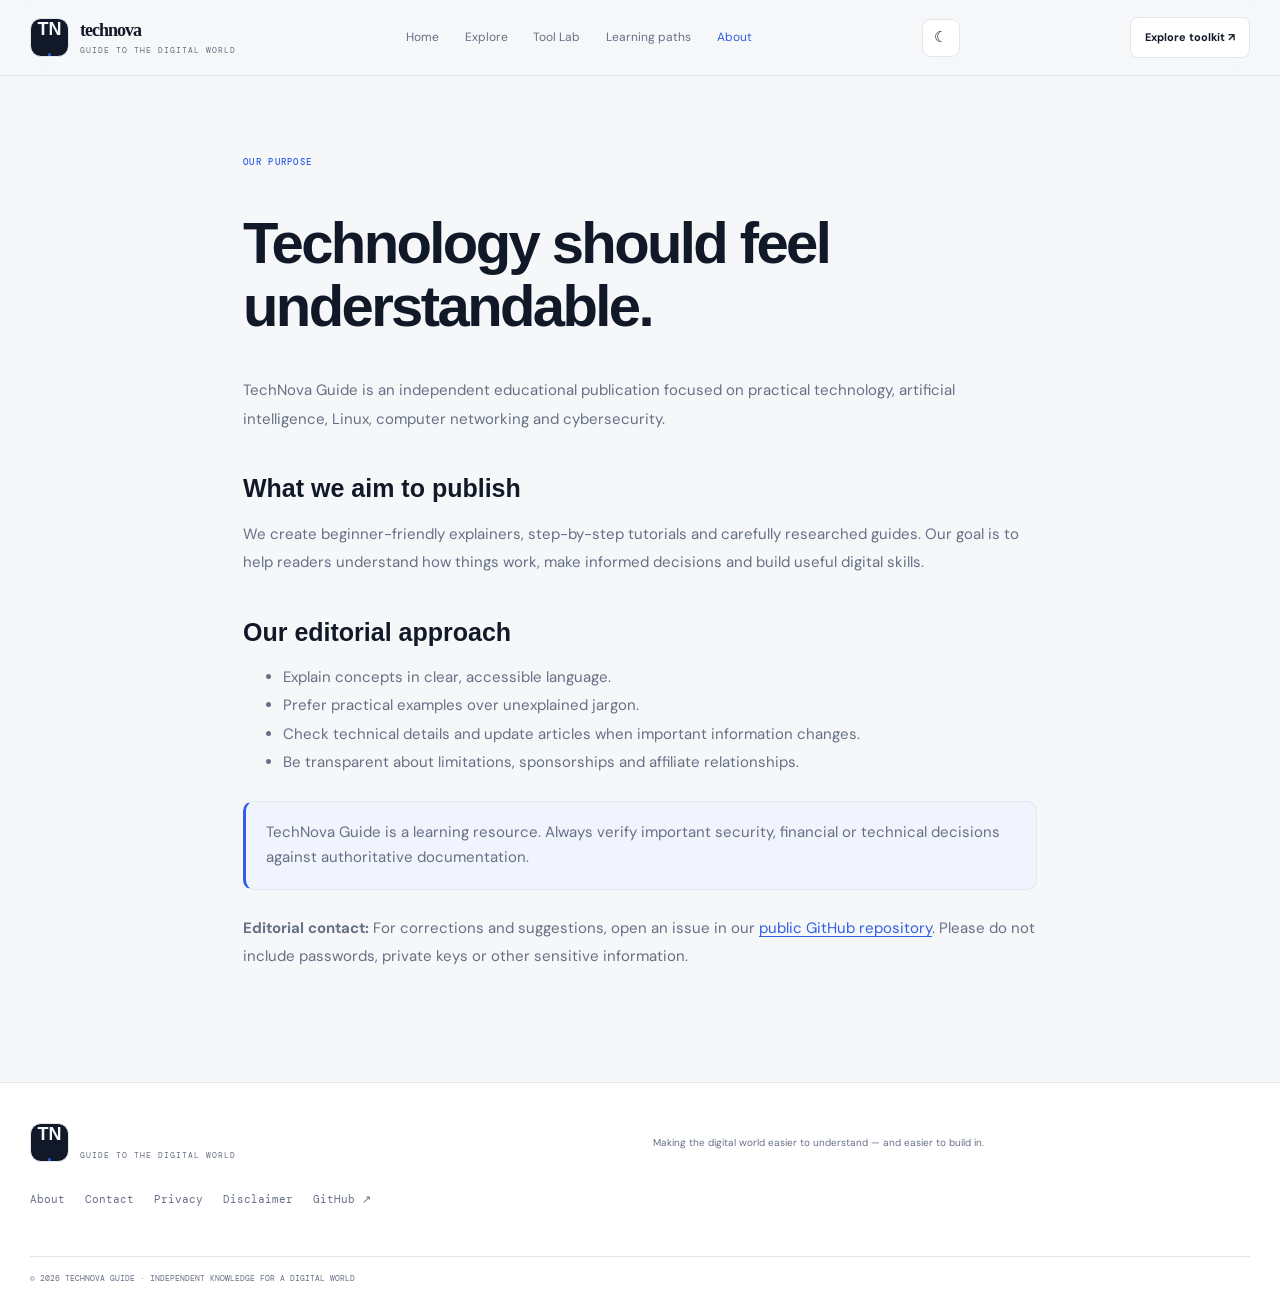
==== commit 9e1ec0bd: "Unify TechNova page shell and responsive theme" ====
--- a/technova-guide/about.html
+++ b/technova-guide/about.html
@@ -1 +1 @@
-<!doctype html><html lang="en"><head><meta charset="utf-8"><meta name="viewport" content="width=device-width,initial-scale=1"><meta name="description" content="Learn about TechNova Guide and its mission to make technology easier to understand."><title>About — TechNova Guide</title><link rel="stylesheet" href="assets/style.css"></head><body class="nova-v2"><header class="topbar"><a class="brand" href="index.html" aria-label="TechNova Guide home"><b class="mark">N<span>.</span></b><span>TECHNOVA<small>YOUR DIGITAL FRONTIER</small></span></a><button class="menu-toggle" aria-label="Toggle navigation" aria-expanded="false">☰</button><nav class="nav" aria-label="Main navigation"><a href="index.html">Home</a><a href="index.html#explore">Explore</a><a  href="tools.html">Tool lab</a><a href="index.html#paths">Learning paths</a><a class="active" href="about.html">About</a></nav><a class="nav-cta" href="tools.html">Open tool lab <span>↗</span></a></header><main class="page-wrap"><span class="eyebrow">OUR PURPOSE</span><h1>Technology should feel understandable.</h1><p>TechNova Guide is an independent educational publication focused on practical technology, artificial intelligence, Linux, computer networking and cybersecurity.</p><h2>What we aim to publish</h2><p>We create beginner-friendly explainers, step-by-step tutorials and carefully researched guides. Our goal is to help readers understand how things work, make informed decisions and build useful digital skills.</p><h2>Our editorial approach</h2><ul><li>Explain concepts in clear, accessible language.</li><li>Prefer practical examples over unexplained jargon.</li><li>Check technical details and update articles when important information changes.</li><li>Be transparent about limitations, sponsorships and affiliate relationships.</li></ul><div class="callout">TechNova Guide is a learning resource. Always verify important security, financial or technical decisions against authoritative documentation.</div><p><b>Editorial contact:</b> For corrections and suggestions, open an issue in our <a href="https://github.com/neupanesisir2-bit/technova-guide">public GitHub repository</a>. Please do not include passwords, private keys or other sensitive information.</p></main><footer class="footer"><a class="brand" href="index.html"><span class="brand-mark">T</span><span>TechNova <b>Guide</b></span></a><div class="footer-links"><a href="about.html">About</a><a href="contact.html">Contact</a><a href="privacy.html">Privacy</a><a href="disclaimer.html">Disclaimer</a></div><small>© 2026 TechNova Guide.</small></footer><script src="assets/main.js"></script></body></html>+<!doctype html><html lang="en"><head><meta charset="utf-8"><meta name="viewport" content="width=device-width,initial-scale=1"><meta name="description" content="Learn about TechNova Guide and its mission to make technology easier to understand."><title>About — TechNova Guide</title><link rel="stylesheet" href="assets/style.css"><meta name="theme-color" content="#f6f7f9"><meta name="color-scheme" content="light dark"><link rel="canonical" href="https://technova-guide.neupanesisir2.workers.dev/about.html"></head><body class="nova-v2"><header class="tn-header"><a class="tn-brand" href="index.html" aria-label="TechNova Guide home"><b>TN<span>.</span></b><span>technova<small>GUIDE TO THE DIGITAL WORLD</small></span></a><button class="menu-toggle" aria-label="Open navigation" aria-expanded="false">☰</button><nav class="tn-nav nav" aria-label="Main navigation"><a href="index.html">Home</a><a href="index.html#explore">Explore</a><a  href="tools.html">Tool Lab</a><a href="index.html#paths">Learning paths</a><a class="active" href="about.html">About</a></nav><button class="theme-toggle" type="button" aria-label="Switch color theme">☾</button><a class="tn-cta" href="tools.html">Explore toolkit ↗</a></header><main class="page-wrap"><span class="eyebrow">OUR PURPOSE</span><h1>Technology should feel understandable.</h1><p>TechNova Guide is an independent educational publication focused on practical technology, artificial intelligence, Linux, computer networking and cybersecurity.</p><h2>What we aim to publish</h2><p>We create beginner-friendly explainers, step-by-step tutorials and carefully researched guides. Our goal is to help readers understand how things work, make informed decisions and build useful digital skills.</p><h2>Our editorial approach</h2><ul><li>Explain concepts in clear, accessible language.</li><li>Prefer practical examples over unexplained jargon.</li><li>Check technical details and update articles when important information changes.</li><li>Be transparent about limitations, sponsorships and affiliate relationships.</li></ul><div class="callout">TechNova Guide is a learning resource. Always verify important security, financial or technical decisions against authoritative documentation.</div><p><b>Editorial contact:</b> For corrections and suggestions, open an issue in our <a href="https://github.com/neupanesisir2-bit/technova-guide">public GitHub repository</a>. Please do not include passwords, private keys or other sensitive information.</p></main><footer class="tn-footer"><div><a class="tn-brand" href="index.html"><b>TN<span>.</span></b><span>technova<small>GUIDE TO THE DIGITAL WORLD</small></span></a><p>Making the digital world easier to understand — and easier to build in.</p><nav><a href="about.html">About</a><a href="contact.html">Contact</a><a href="privacy.html">Privacy</a><a href="disclaimer.html">Disclaimer</a><a href="https://github.com/neupanesisir2-bit/technova-guide">GitHub ↗</a></nav></div><small>© 2026 TECHNOVA GUIDE · INDEPENDENT KNOWLEDGE FOR A DIGITAL WORLD</small></footer><script src="assets/main.js"></script></body></html>
--- a/technova-guide/assets/style.css
+++ b/technova-guide/assets/style.css
@@ -26,3 +26,135 @@
 @media(max-width:900px){.nova-hero{grid-template-columns:1fr;min-height:0;padding-top:70px;padding-bottom:65px}.nova-hero-copy{padding-bottom:0}.nova-visual{height:410px;max-width:600px;width:100%;margin:5px auto 0}.hero-bottomline{bottom:15px}.nova-lab{margin:0 20px;grid-template-columns:1fr;gap:35px;padding:38px}.nova-section-heading{align-items:flex-start;flex-direction:column}.nova-section-heading>p{max-width:600px}.nova-topic-grid{grid-template-columns:repeat(2,1fr)}}
 @media(max-width:620px){.nova-v2 .topbar,.nova-v2 .site-header{height:66px;padding:0 18px}.nova-v2 .menu-toggle{display:block}.nova-v2 .nav{display:none;position:absolute;top:65px;left:0;right:0;padding:18px 22px;background:#0b1020;flex-direction:column;gap:17px;border-bottom:1px solid var(--nv-line)}.nova-v2 .nav.open{display:flex}.nova-v2 .nav-cta{display:none}.nova-hero{padding:55px 21px 62px}.nova-kicker{font-size:8px;letter-spacing:.8px}.nova-hero h1{font-size:clamp(48px,13vw,67px);letter-spacing:-3.5px;margin:23px 0 18px}.nova-lede{font-size:12px}.nova-proof{font-size:8px;gap:7px;margin-top:32px}.nova-visual{height:330px;margin-top:12px}.planet{width:165px;height:165px}.planet-core{font-size:53px}.orbit-one{width:300px;height:135px}.orbit-two{width:275px;height:220px}.orbit-three{width:225px;height:315px}.visual-tag{font-size:7px;padding:6px 8px}.tag-top{top:66px}.tag-bottom{bottom:54px}.visual-coordinate{top:7px;right:0;font-size:7px}.hero-bottomline{left:21px;right:21px;font-size:7px}.hero-bottomline span:last-child{display:none}.nova-marquee{padding:14px 0}.nova-marquee>div{justify-content:flex-start;gap:18px;font-size:8px}.nova-section{padding:70px 19px}.nova-section-heading h2{font-size:36px;letter-spacing:-1.8px}.nova-section-heading>p{font-size:11px}.nova-search{grid-template-columns:22px 1fr;padding:0 11px}.nova-search input{font-size:10px}.nova-search kbd{display:none}.nova-search p{grid-column:2}.nova-topic-grid,.nova-path-grid{grid-template-columns:1fr}.nova-topic{min-height:270px}.topic-art{height:90px}.nova-topic p{min-height:0}.nova-lab{margin:0 14px;padding:27px 19px;gap:27px}.nova-lab h2{font-size:34px}.lab-console{padding:14px}.lab-console>a{gap:10px}.lab-console strong{font-size:10px}.lab-console small{font-size:8px}.console-head,.console-footer{font-size:7px}.nova-paths{padding-top:72px;padding-bottom:65px}.nova-path-grid>a{min-height:190px}.nova-latest{padding:15px 19px 70px}.nova-latest .nova-section-heading h2{font-size:35px}.nova-article-list>a{grid-template-columns:1fr auto;gap:6px 10px;padding:14px 4px}.nova-article-list span{grid-column:1/-1}.nova-article-list b{font-size:10px}.nova-article-list small{font-size:7px}.nova-text-link{align-self:flex-start}.nova-cta{padding:68px 17px 75px}.nova-cta h2{font-size:36px;letter-spacing:-1.8px}.footer-upper{grid-template-columns:1fr}.footer-upper>p{margin:0}.nova-footer{padding:28px 20px 17px}.nova-footer-links{gap:14px}.footer-lower{flex-direction:column;gap:9px}.nova-v2 .page-wrap{margin:35px auto;padding:0 19px 60px}.nova-v2 .tool-hero{padding:42px 20px 15px}.nova-v2 .tool-grid{padding:15px 18px 60px;grid-template-columns:1fr}.nova-v2 .site-header .nav{display:none;position:absolute;top:65px;left:0;right:0;padding:18px 22px;background:#0b1020;flex-direction:column}.nova-v2 .site-header .nav.open{display:flex}}
 @media(prefers-reduced-motion:reduce){.nova-v2 *{scroll-behavior:auto!important;animation:none!important;transition:none!important}}
+
+
+/* TECHNOVA — editorial identity system */
+.tn-editorial{--paper:#f4f3ef;--white:#fffefa;--ink:#151c27;--muted:#68717a;--blue:#315ee8;background:var(--paper);color:var(--ink);font-family:'DM Sans',sans-serif}
+.tn-header{height:80px;padding:0 max(calc((100vw - 1220px)/2),5.5vw);display:flex;align-items:center;justify-content:space-between;gap:25px;position:sticky;top:0;z-index:40;background:#f4f3eff2;border-bottom:1px solid #d9d9d2;backdrop-filter:blur(14px)}
+.tn-brand{display:flex;align-items:center;gap:10px}.tn-brand>b{width:39px;height:39px;display:grid;place-items:center;background:#151c27;color:#fff;font:800 13px Manrope}.tn-brand>b span{color:#8fa7ff}.tn-brand>span{font:800 18px/.95 Manrope;letter-spacing:-1px}.tn-brand small{display:block;font:7px 'DM Mono';letter-spacing:1px;color:#858b8e;margin-top:6px}
+.tn-nav{display:flex;gap:29px;font-size:11px;color:#68717a}.tn-nav a:hover,.tn-nav .active{color:var(--blue)}.tn-cta{border:1px solid #151c27;padding:11px 14px;font-size:10px;font-weight:700}.tn-cta:hover{background:#151c27;color:white}.tn-menu{display:none}
+.tn-hero{max-width:1440px;margin:auto;min-height:610px;padding:76px max(calc((100vw - 1220px)/2),5.5vw) 60px;display:grid;grid-template-columns:1fr .92fr;gap:55px;align-items:center;position:relative}.tn-copy{padding-bottom:35px}.tn-kicker,.tn-heading>div>small,.tn-tools>div>small,.tn-end>small{font:500 9px 'DM Mono';letter-spacing:1.4px;color:#68717a}.tn-kicker:before{content:'';display:inline-block;width:7px;height:7px;background:var(--blue);border-radius:50%;margin-right:10px}.tn-hero h1{font:700 clamp(60px,7vw,92px)/.98 Manrope;letter-spacing:-6px;margin:28px 0 23px}.tn-hero h1 em,.tn-heading h2 em,.tn-tools h2 em,.tn-end h2 em{font-style:normal;color:var(--blue)}.tn-copy>p{max-width:500px;font-size:14px;line-height:1.9;color:#68717a}.tn-actions{display:flex;align-items:center;gap:25px;margin-top:30px}.tn-actions>a:last-child{font-size:11px;font-weight:700}.tn-button{display:inline-block;background:var(--blue);color:white!important;padding:15px 18px;font-size:11px;font-weight:700;transition:.2s}.tn-button:hover{background:#244bd0;transform:translateY(-2px)}.tn-meta{font:7px 'DM Mono';letter-spacing:.5px;color:#8b9294;margin-top:50px}
+.tn-art{height:450px;position:relative;overflow:hidden;background:#e8e9e5;border:1px solid #d5d8d2}.art-label{position:absolute;top:18px;left:20px;z-index:4;font:8px 'DM Mono';letter-spacing:1px;color:#737d86}.art-grid{position:absolute;inset:0;background-image:linear-gradient(#7b87901b 1px,transparent 1px),linear-gradient(90deg,#7b87901b 1px,transparent 1px);background-size:36px 36px}.art-ring{position:absolute;left:50%;top:50%;border:1px solid #315ee82c;border-radius:50%;transform:translate(-50%,-50%)}.r1{width:230px;height:230px}.r2{width:340px;height:340px;border-style:dashed}.r3{width:440px;height:440px;border-color:#202c3c18}.art-core{position:absolute;left:50%;top:50%;transform:translate(-50%,-50%);width:150px;height:150px;border-radius:50%;background:#151c27;color:white;display:grid;place-content:center;text-align:center;font:800 52px Manrope;letter-spacing:-5px;box-shadow:0 20px 50px #16223a32}.art-core small{font:7px 'DM Mono';letter-spacing:.4px;color:#aeb8d0}.art-node{position:absolute;z-index:3;width:72px;height:72px;display:grid;place-content:center;text-align:center;background:#fffefa;border:1px solid #cbd0d0;box-shadow:0 8px 22px #202c3c12;font:700 23px Manrope;color:var(--blue)}.art-node small{font:6px 'DM Mono';color:#7b858e}.n1{top:17%;left:16%}.n2{top:23%;right:13%}.n3{bottom:14%;left:20%}.n4{bottom:17%;right:17%}.art-foot{position:absolute;bottom:18px;right:20px;text-align:right;font:8px/1.6 'DM Mono';letter-spacing:1px;color:#707b83}.tn-hero-foot{position:absolute;bottom:20px;left:max(calc((100vw - 1220px)/2),5.5vw);right:max(calc((100vw - 1220px)/2),5.5vw);display:flex;justify-content:space-between;font:8px 'DM Mono';letter-spacing:1px;color:#858b8e}.tn-hero-foot a{color:var(--blue)}
+.tn-ribbon{height:58px;background:#e8e8e2;border-block:1px solid #d9d9d2;display:flex;align-items:center;justify-content:center;gap:35px;white-space:nowrap;overflow:hidden;font:8px 'DM Mono';letter-spacing:1px;color:#68717a}.tn-ribbon b{color:var(--blue)}
+.tn-section,.tn-reading{max-width:1220px;margin:auto;padding:100px 0}.tn-heading{display:flex;align-items:flex-end;justify-content:space-between;gap:45px;margin-bottom:38px}.tn-heading h2,.tn-tools h2,.tn-end h2{font:700 clamp(43px,5vw,60px)/1.05 Manrope;letter-spacing:-3px;margin:16px 0 0}.tn-heading>p{max-width:410px;font-size:12px;line-height:1.9;color:#68717a;margin:0 0 4px}
+.tn-search{display:grid;grid-template-columns:28px 1fr auto;align-items:center;gap:10px;padding:0 16px;background:#fffefa;border:1px solid #d7d9d4;margin-bottom:20px}.tn-search>span{font-size:24px;color:var(--blue)}.tn-search input{height:56px;border:0;outline:0;background:transparent;font:12px 'DM Sans';color:#151c27;min-width:0}.tn-search input::placeholder{color:#9ba0a0}.tn-search>small{font:7px 'DM Mono';color:#8b9294}.tn-search p{grid-column:2/-1;margin:-7px 0 10px;font:8px 'DM Mono';color:#92999a}
+.tn-grid{display:grid;grid-template-columns:repeat(3,1fr);gap:13px}.tn-card{min-height:300px;padding:18px 19px;background:#fffefa;border:1px solid #ddded9;display:flex;flex-direction:column;transition:.2s}.tn-card:hover{transform:translateY(-4px);border-color:#9cafe9;box-shadow:0 15px 35px #202c3c0c}.tn-card.featured{background:#e9edf9;border-color:#d2daf2}.tn-card>small{font:8px 'DM Mono';letter-spacing:.6px;color:#808991}.tn-illustration{height:94px;margin:14px 0 9px;display:grid;place-items:center;position:relative;overflow:hidden;background:#f0f0eb;font:700 40px Manrope;color:var(--blue)}.tn-illustration:after,.tn-illustration:before{content:'';position:absolute;width:110px;height:110px;border:1px solid #315ee82b;border-radius:50%}.tn-illustration:after{width:170px;height:170px}.tn-illustration.ai{background:#e1e7f6}.tn-illustration.sec{background:#e8edf2}.tn-illustration.linux{background:#e9eee8;color:#2b674f;font:500 35px 'DM Mono'}.tn-illustration.net{background:#e9edf6}.tn-illustration.code{background:#e8e9ee;font:600 35px 'DM Mono'}.tn-illustration.soft{background:#ecebe5}.tn-illustration.py{background:#f1eadc;color:#8c6b24}.tn-illustration.web{background:#e8ebee;font-size:28px}.tn-illustration.privacy{background:#e7eceb}.tn-card h3{font:700 18px Manrope;letter-spacing:-.5px;margin:3px 0 6px}.tn-card p{font-size:10px;line-height:1.75;color:#717a80;margin:0 0 14px}.tn-card>b{margin-top:auto;padding-top:12px;border-top:1px solid #e5e6e0;font:7px 'DM Mono';letter-spacing:.4px;color:var(--blue)}#no-results{padding:25px;text-align:center;color:#68717a}
+.tn-tools{padding:80px max(calc((100vw - 1220px)/2),5.5vw);background:#171e2a;color:white;display:grid;grid-template-columns:.9fr 1.1fr;gap:70px;align-items:center}.tn-tools>div>small{color:#9eb2ff}.tn-tools h2{font-size:54px}.tn-tools h2 em{color:#9eb2ff}.tn-tools p{max-width:420px;color:#aeb7c3;font-size:12px;line-height:1.9;margin:19px 0 25px}.tn-tools label{display:block;margin-top:25px;font:7px 'DM Mono';letter-spacing:.6px;color:#8390a0}.tn-tool-list{border:1px solid #ffffff25;padding:17px 20px}.tn-tool-list>small{font:8px 'DM Mono';letter-spacing:.8px;color:#8794a8}.tn-tool-list>a{display:flex;align-items:center;gap:14px;padding:15px 3px;border-top:1px solid #ffffff1c;margin-top:7px;font-size:12px}.tn-tool-list>a>b{font:9px 'DM Mono';color:#8ea7ff}.tn-tool-list>a>span{flex:1}.tn-tool-list>a>span small{display:block;font-size:9px;color:#8996a8}.tn-tool-list>a{color:#9ee6db}
+.tn-paths{padding-top:100px;padding-bottom:95px}.tn-path-grid{display:grid;grid-template-columns:repeat(3,1fr);gap:13px}.tn-path-grid>a{padding:22px;background:#ebeae5;border:1px solid #d9d9d2;min-height:220px;transition:.2s}.tn-path-grid>a:hover{transform:translateY(-3px);border-color:#9cafe9}.tn-path-grid small{font:8px 'DM Mono';color:#858d90}.tn-path-grid b{display:block;margin:21px 0 8px;color:var(--blue);font:24px Manrope}.tn-path-grid h3{font:700 19px Manrope;margin:0 0 7px}.tn-path-grid p{font-size:10px;line-height:1.8;color:#737b80;min-height:42px}.tn-path-grid strong{font-size:9px;color:var(--blue)}
+.tn-reading{padding:10px 0 95px}.tn-reading .tn-heading>a{font-size:10px;font-weight:700;color:var(--blue)}.tn-articles{border-top:1px solid #d7d9d3}.tn-articles>a{display:grid;grid-template-columns:175px 1fr 100px;gap:15px;align-items:center;padding:16px 9px;border-bottom:1px solid #d7d9d3}.tn-articles>a:hover{background:#fffefa}.tn-articles small{font:8px 'DM Mono';color:var(--blue)}.tn-articles b{font:600 13px Manrope}.tn-articles span{text-align:right;font:8px 'DM Mono';color:#7c858a}
+.tn-end{text-align:center;padding:85px 20px;background:#e7e9ed;border-top:1px solid #d5d8dd}.tn-end>small{color:#68717c}.tn-end h2{font-size:55px;margin:17px 0}.tn-end p{font-size:11px;color:#68717c;margin:0 0 24px}
+.tn-footer{background:#111823;color:white;padding:34px max(calc((100vw - 1220px)/2),5.5vw) 18px}.tn-footer>div{display:grid;grid-template-columns:1fr 1fr;gap:12px 25px;align-items:center}.tn-footer .tn-brand>b{background:#29364a}.tn-footer .tn-brand>span{color:white}.tn-footer .tn-brand small{color:#8994a3}.tn-footer p{font-size:10px;color:#9ca7b5}.tn-footer nav{grid-column:1/-1;display:flex;gap:20px;flex-wrap:wrap;margin:12px 0 22px}.tn-footer nav a,.tn-footer>small{font:8px 'DM Mono';color:#9ca7b5}.tn-footer>small{display:block;border-top:1px solid #ffffff20;padding-top:15px}
+.tn-editorial .topbar,.tn-editorial .site-header{display:none}
+@media(max-width:1250px){.tn-section,.tn-reading{margin-left:5.5vw;margin-right:5.5vw}}
+@media(max-width:900px){.tn-header{padding:0 25px}.tn-nav{gap:16px}.tn-hero{padding:65px 30px 60px;gap:28px}.tn-hero h1{font-size:67px}.tn-art{height:390px}.tn-section,.tn-reading{margin-left:30px;margin-right:30px}.tn-tools{padding:65px 30px;gap:30px}.tn-grid{grid-template-columns:repeat(2,1fr)}}
+@media(max-width:650px){.tn-header{height:67px;padding:0 18px}.tn-brand>b{width:35px;height:35px}.tn-brand>span{font-size:16px}.tn-menu{display:block;color:#151c27;font-size:22px}.tn-nav{display:none;position:absolute;top:66px;left:0;right:0;padding:18px 22px;background:#f4f3ef;border-bottom:1px solid #d9d9d2;flex-direction:column;align-items:flex-start;gap:17px}.tn-nav.open{display:flex}.tn-cta{display:none}.tn-hero{display:flex;flex-direction:column;align-items:stretch;padding:50px 19px 58px;gap:22px}.tn-copy{padding:0}.tn-hero h1{font-size:clamp(55px,15vw,75px);letter-spacing:-4.5px;margin:23px 0 17px}.tn-copy>p{font-size:12px}.tn-actions{gap:17px;margin-top:23px}.tn-button{padding:13px 14px;font-size:10px}.tn-meta{font-size:6px;margin-top:29px}.tn-art{height:320px}.art-core{width:120px;height:120px;font-size:42px}.art-node{width:59px;height:59px;font-size:19px}.n1{left:7%}.n2{right:7%}.n3{left:9%}.n4{right:8%}.r1{width:190px;height:190px}.r2{width:270px;height:270px}.r3{width:350px;height:350px}.tn-hero-foot{left:19px;right:19px;font-size:7px}.tn-ribbon{justify-content:flex-start;padding:0 18px;font-size:7px}.tn-section{padding:68px 0;margin:0 18px}.tn-heading{display:block;margin-bottom:26px}.tn-heading h2,.tn-tools h2{font-size:43px;letter-spacing:-2px}.tn-heading>p{font-size:11px;margin-top:16px}.tn-search{grid-template-columns:22px 1fr;padding:0 10px}.tn-search input{height:52px;font-size:10px}.tn-search>small{display:none}.tn-search p{font-size:7px}.tn-grid{grid-template-columns:1fr;gap:10px}.tn-card{min-height:270px;padding:16px}.tn-illustration{height:83px}.tn-tools{display:block;padding:60px 19px}.tn-tools h2{font-size:44px}.tn-tools p{font-size:11px}.tn-tool-list{margin-top:30px;padding:13px}.tn-tool-list>a{font-size:10px}.tn-tool-list>a>span small{font-size:8px}.tn-paths{padding-top:65px;padding-bottom:65px}.tn-path-grid{grid-template-columns:1fr}.tn-path-grid>a{min-height:185px}.tn-reading{margin:0 18px;padding:0 0 65px}.tn-reading .tn-heading{display:block}.tn-articles>a{grid-template-columns:1fr auto;gap:6px 10px;padding:13px 4px}.tn-articles small{grid-column:1/-1;font-size:7px}.tn-articles b{font-size:10px}.tn-articles span{font-size:7px}.tn-end{padding:65px 18px}.tn-end h2{font-size:44px;letter-spacing:-2px}.tn-footer{padding:27px 19px 16px}.tn-footer>div{grid-template-columns:1fr}.tn-footer p{margin:0}.tn-footer nav{gap:14px}.tn-footer>small{font-size:7px}}
+@media(prefers-reduced-motion:reduce){.tn-editorial *{transition:none!important;scroll-behavior:auto!important}}
+
+
+/* TECHNOVA EDITORIAL SYSTEM */
+:root{color-scheme:light;--tn-bg:#f6f7f9;--tn-paper:#fff;--tn-paper-2:#eef1f5;--tn-ink:#111827;--tn-muted:#667085;--tn-soft:#98a2b3;--tn-line:#e2e6ed;--tn-blue:#315fe8;--tn-blue-strong:#244bc5;--tn-teal:#078b83;--tn-shadow:0 16px 48px rgba(16,24,40,.07);--tn-display:'Manrope',sans-serif;--tn-body:'DM Sans',sans-serif;--tn-mono:'DM Mono',monospace;--tn-radius:14px;--tn-max:1220px}
+html[data-theme="dark"]{color-scheme:dark;--tn-bg:#0b1020;--tn-paper:#121a2a;--tn-paper-2:#182338;--tn-ink:#f3f5fa;--tn-muted:#a5afc1;--tn-soft:#7e8ba1;--tn-line:#28344a;--tn-blue:#8da8ff;--tn-blue-strong:#a9bcff;--tn-teal:#5bd5c7;--tn-shadow:0 18px 55px rgba(0,0,0,.25)}
+html{scroll-behavior:smooth;scroll-padding-top:100px}
+body.nova-v2{background:var(--tn-bg);color:var(--tn-ink);font-family:var(--tn-body);font-size:15px;line-height:1.7;-webkit-font-smoothing:antialiased}
+body.nova-v2 :focus-visible{outline:3px solid var(--tn-teal);outline-offset:4px}
+body.nova-v2 .tn-header,body.nova-v2 .topbar,body.nova-v2 .site-header{position:sticky;top:0;z-index:100;min-height:76px;height:auto;padding:12px max(24px,calc((100vw - var(--tn-max))/2));display:flex;align-items:center;justify-content:space-between;gap:24px;background:color-mix(in srgb,var(--tn-bg) 88%,transparent);border-bottom:1px solid var(--tn-line);backdrop-filter:blur(18px)}
+body.nova-v2 .tn-brand,body.nova-v2 .brand{display:flex;align-items:center;gap:11px;text-decoration:none;color:var(--tn-ink);font:800 16px var(--tn-display);white-space:nowrap}
+body.nova-v2 .tn-brand>b,body.nova-v2 .brand .mark{display:grid;place-items:center;width:39px;height:39px;border:1px solid var(--tn-line);border-radius:11px;background:var(--tn-ink);color:var(--tn-bg);font:800 18px var(--tn-display)}
+body.nova-v2 .tn-brand>b span,body.nova-v2 .brand .mark span{color:var(--tn-blue)}
+body.nova-v2 .tn-brand>span,body.nova-v2 .brand>span:last-child{display:grid;line-height:1.15}
+body.nova-v2 .tn-brand small,body.nova-v2 .brand small{margin-top:5px;color:var(--tn-muted);font:8px var(--tn-mono);letter-spacing:1px}
+body.nova-v2 .tn-nav,body.nova-v2 .topbar .nav,body.nova-v2 .site-header .nav{display:flex;align-items:center;gap:clamp(14px,2vw,26px);color:var(--tn-muted);font-size:12px}
+body.nova-v2 .tn-nav a,body.nova-v2 .topbar .nav a,body.nova-v2 .site-header .nav a{color:var(--tn-muted);text-decoration:none}
+body.nova-v2 .tn-nav a:hover,body.nova-v2 .topbar .nav a:hover,body.nova-v2 .tn-nav a.active{color:var(--tn-blue)}
+body.nova-v2 .tn-cta,body.nova-v2 .nav-cta{padding:10px 14px;border:1px solid var(--tn-line);border-radius:8px;background:var(--tn-paper);color:var(--tn-ink);font-size:11px;font-weight:700;text-decoration:none}
+body.nova-v2 .theme-toggle{display:grid;place-items:center;width:38px;height:38px;border:1px solid var(--tn-line);border-radius:9px;background:var(--tn-paper);color:var(--tn-ink);cursor:pointer}
+body.nova-v2 .menu-toggle{display:none;color:var(--tn-ink);border:1px solid var(--tn-line);border-radius:8px;padding:7px 10px;background:var(--tn-paper);cursor:pointer}
+body.nova-v2 .tn-hero{max-width:var(--tn-max);min-height:610px;margin:auto;padding:88px 24px 78px;position:relative;display:grid;grid-template-columns:1.05fr .95fr;align-items:center;gap:58px}
+body.nova-v2 .tn-kicker,body.nova-v2 .tn-heading>div>small,body.nova-v2 .tn-tools>div>small,body.nova-v2 .tn-end>small,body.nova-v2 .eyebrow{color:var(--tn-blue);font:500 9px var(--tn-mono);letter-spacing:1.3px}
+body.nova-v2 .tn-copy h1{margin:23px 0 20px;color:var(--tn-ink);font:800 clamp(52px,6vw,76px)/1.02 var(--tn-display);letter-spacing:-4px}
+body.nova-v2 .tn-copy h1 em,body.nova-v2 .tn-heading h2 em,body.nova-v2 .tn-end h2 em{font-style:normal;color:var(--tn-blue)}
+body.nova-v2 .tn-copy>p,body.nova-v2 .tn-heading>p{color:var(--tn-muted);font-size:14px;line-height:1.9}
+body.nova-v2 .tn-button{display:inline-flex;align-items:center;justify-content:center;padding:13px 18px;border-radius:8px;background:var(--tn-blue);color:white!important;font-size:11px;font-weight:700;text-decoration:none;transition:transform .18s}
+body.nova-v2 .tn-button:hover{transform:translateY(-2px)}
+body.nova-v2 .tn-meta{color:var(--tn-soft);font:8px var(--tn-mono)}
+body.nova-v2 .tn-art{border:1px solid var(--tn-line);border-radius:20px;background:radial-gradient(ellipse at center,color-mix(in srgb,var(--tn-blue) 12%,var(--tn-paper)),var(--tn-paper) 70%);box-shadow:var(--tn-shadow)}
+body.nova-v2 .art-grid{opacity:.4}
+body.nova-v2 .art-ring{border-color:color-mix(in srgb,var(--tn-blue) 30%,transparent)}
+body.nova-v2 .art-core{background:var(--tn-ink);color:var(--tn-bg);box-shadow:var(--tn-shadow)}
+body.nova-v2 .art-node{background:var(--tn-paper);border-color:var(--tn-line);color:var(--tn-blue);box-shadow:var(--tn-shadow)}
+body.nova-v2 .art-node small,body.nova-v2 .art-foot,body.nova-v2 .tn-hero-foot{color:var(--tn-muted)}
+body.nova-v2 .tn-ribbon{background:var(--tn-paper-2);border-color:var(--tn-line);color:var(--tn-muted)}
+body.nova-v2 .tn-section,body.nova-v2 .tn-reading{max-width:var(--tn-max);padding:90px 24px;margin:auto}
+body.nova-v2 .tn-heading h2,body.nova-v2 .tn-tools h2,body.nova-v2 .tn-end h2{color:var(--tn-ink);font:800 clamp(38px,4.8vw,56px)/1.08 var(--tn-display);letter-spacing:-2.5px}
+body.nova-v2 .tn-search{background:var(--tn-paper);border-color:var(--tn-line);border-radius:10px}
+body.nova-v2 .tn-search input{color:var(--tn-ink)}
+body.nova-v2 .tn-search input::placeholder,body.nova-v2 .tn-search p,body.nova-v2 .tn-search>small{color:var(--tn-muted)}
+body.nova-v2 .tn-grid{grid-template-columns:repeat(3,minmax(0,1fr));gap:14px}
+body.nova-v2 .tn-card{background:var(--tn-paper);border-color:var(--tn-line);border-radius:var(--tn-radius);min-height:285px;padding:20px}
+body.nova-v2 .tn-card.featured{background:color-mix(in srgb,var(--tn-blue) 7%,var(--tn-paper))}
+body.nova-v2 .tn-card:hover{border-color:var(--tn-blue);box-shadow:var(--tn-shadow);transform:translateY(-4px)}
+body.nova-v2 .tn-card h3,body.nova-v2 .tn-path-grid h3{color:var(--tn-ink);font-family:var(--tn-display)}
+body.nova-v2 .tn-card p,body.nova-v2 .tn-path-grid p,body.nova-v2 .tn-heading>p{color:var(--tn-muted)}
+body.nova-v2 .tn-card>small,body.nova-v2 .tn-path-grid small{color:var(--tn-muted)}
+body.nova-v2 .tn-card>b,body.nova-v2 .tn-path-grid strong{color:var(--tn-blue)}
+body.nova-v2 .tn-illustration,body.nova-v2 .tn-illustration.ai,body.nova-v2 .tn-illustration.sec,body.nova-v2 .tn-illustration.linux,body.nova-v2 .tn-illustration.net,body.nova-v2 .tn-illustration.code,body.nova-v2 .tn-illustration.soft,body.nova-v2 .tn-illustration.py,body.nova-v2 .tn-illustration.web,body.nova-v2 .tn-illustration.privacy{background:var(--tn-paper-2);color:var(--tn-blue)}
+body.nova-v2 .tn-tools{background:#111a2a;color:#f4f6fb}
+body.nova-v2 .tn-tools h2{color:#f4f6fb}body.nova-v2 .tn-tools h2 em{color:#9eb5ff}body.nova-v2 .tn-tools p{color:#b2bdcf}
+body.nova-v2 .tn-tool-list{border-color:#ffffff25;background:#0c1422;border-radius:12px}
+body.nova-v2 .tn-path-grid>a{background:var(--tn-paper);border-color:var(--tn-line);border-radius:var(--tn-radius)}
+body.nova-v2 .tn-path-grid>a:hover{border-color:var(--tn-blue);box-shadow:var(--tn-shadow)}
+body.nova-v2 .tn-articles{border-color:var(--tn-line)}body.nova-v2 .tn-articles>a{border-color:var(--tn-line);color:var(--tn-ink)}
+body.nova-v2 .tn-articles>a:hover{background:var(--tn-paper-2)}
+body.nova-v2 .tn-articles small,body.nova-v2 .tn-articles span{color:var(--tn-muted)}
+body.nova-v2 .tn-end{background:var(--tn-paper-2);border-block:1px solid var(--tn-line)}
+body.nova-v2 .tn-end h2{color:var(--tn-ink)}body.nova-v2 .tn-end p{color:var(--tn-muted)}
+body.nova-v2 .tn-footer{background:var(--tn-paper);border-top:1px solid var(--tn-line);color:var(--tn-muted);padding:40px max(24px,calc((100vw - var(--tn-max))/2)) 22px}
+body.nova-v2 .tn-footer .tn-brand{color:var(--tn-ink)}body.nova-v2 .tn-footer p,body.nova-v2 .tn-footer>small{color:var(--tn-muted)}
+body.nova-v2 .tn-footer nav{display:flex;flex-wrap:wrap;gap:20px;margin-top:18px}body.nova-v2 .tn-footer nav a{color:var(--tn-muted);text-decoration:none;font-size:11px}
+body.nova-v2 .tn-footer>small{display:block;max-width:var(--tn-max);margin:28px auto 0;padding-top:16px;border-top:1px solid var(--tn-line);font:8px var(--tn-mono)}
+body.nova-v2 .page-wrap{max-width:850px;min-height:55vh;margin:0 auto;padding:72px 28px 96px;color:var(--tn-ink)}
+body.nova-v2 .page-wrap h1{font:800 clamp(38px,5.4vw,58px)/1.08 var(--tn-display);letter-spacing:-2.6px;color:var(--tn-ink)}
+body.nova-v2 .page-wrap h2{margin:40px 0 12px;font:750 25px/1.25 var(--tn-display);color:var(--tn-ink)}
+body.nova-v2 .page-wrap p,body.nova-v2 .page-wrap li{color:var(--tn-muted);font-size:15px;line-height:1.9}
+body.nova-v2 .page-wrap a{color:var(--tn-blue);text-underline-offset:3px}
+body.nova-v2 .article-meta{display:flex;flex-wrap:wrap;gap:10px;margin:18px 0 34px;padding-bottom:20px;border-bottom:1px solid var(--tn-line);color:var(--tn-muted);font:10px var(--tn-mono)}
+body.nova-v2 .page-wrap .callout{padding:18px 20px;background:color-mix(in srgb,var(--tn-blue) 7%,var(--tn-paper));border:1px solid var(--tn-line);border-left:3px solid var(--tn-blue);border-radius:10px;color:var(--tn-muted)}
+body.nova-v2 .page-wrap code{background:var(--tn-paper-2);color:var(--tn-blue);border:1px solid var(--tn-line);border-radius:5px;padding:2px 6px}
+body.nova-v2 .page-wrap pre{overflow:auto;background:#101827;color:#e8edf6;border:1px solid #27344a;border-radius:12px;padding:20px}
+body.nova-v2 .page-wrap pre code{background:none;border:0;color:#e8edf6;padding:0}
+body.nova-v2 .page-wrap .site-footer-note{margin-top:40px;padding-top:18px;border-top:1px solid var(--tn-line);color:var(--tn-muted);font-size:12px}
+body.nova-v2 .tool-hero{max-width:var(--tn-max);padding:65px 24px 24px}body.nova-v2 .tool-hero>small{color:var(--tn-blue);font:9px var(--tn-mono)}
+body.nova-v2 .tool-hero h1{font:800 clamp(40px,5vw,60px)/1.08 var(--tn-display);color:var(--tn-ink)}
+body.nova-v2 .tool-hero h1 span{color:var(--tn-blue)!important}body.nova-v2 .tool-hero p{color:var(--tn-muted)}
+body.nova-v2 .tool-grid{max-width:var(--tn-max);padding:24px 24px 85px;gap:16px}
+body.nova-v2 .tool-card{background:var(--tn-paper);border:1px solid var(--tn-line);border-radius:var(--tn-radius);padding:24px;transition:box-shadow .18s,border-color .18s}
+body.nova-v2 .tool-card:hover{border-color:var(--tn-blue);box-shadow:var(--tn-shadow)}
+body.nova-v2 .tool-card>small{color:var(--tn-blue);font:9px var(--tn-mono)}body.nova-v2 .tool-card h2{color:var(--tn-ink);font-family:var(--tn-display)}
+body.nova-v2 .tool-card p,body.nova-v2 .tool-card label{color:var(--tn-muted)}
+body.nova-v2 .tool-card input,body.nova-v2 .tool-card textarea,body.nova-v2 .tool-card select{background:var(--tn-bg);color:var(--tn-ink);border:1px solid var(--tn-line);border-radius:8px;padding:12px}
+body.nova-v2 .tool-card button{background:var(--tn-blue);color:#fff;border-radius:8px;padding:11px 15px}
+body.nova-v2 .tool-card .secondary-button{background:var(--tn-paper-2);color:var(--tn-ink);border:1px solid var(--tn-line)}
+body.nova-v2 .tool-output{background:var(--tn-bg);color:var(--tn-ink);border:1px solid var(--tn-line);border-radius:8px}
+body.nova-v2 .tool-status{color:var(--tn-teal)}body.nova-v2 .meter{background:var(--tn-paper-2)}body.nova-v2 .meter span{background:var(--tn-teal)}
+@media(max-width:900px){body.nova-v2 .tn-hero{gap:30px}body.nova-v2 .tn-grid{grid-template-columns:repeat(2,minmax(0,1fr))}body.nova-v2 .tool-grid{grid-template-columns:repeat(2,minmax(0,1fr))}}
+@media(max-width:680px){
+ body.nova-v2 .tn-header,body.nova-v2 .topbar,body.nova-v2 .site-header{min-height:66px;padding:10px 18px;gap:10px}
+ body.nova-v2 .menu-toggle{display:inline-flex;align-items:center;justify-content:center;margin-left:auto}
+ body.nova-v2 .tn-nav,body.nova-v2 .topbar .nav,body.nova-v2 .site-header .nav{display:none;position:absolute;top:100%;left:0;right:0;padding:16px 20px;background:var(--tn-paper);border-bottom:1px solid var(--tn-line);box-shadow:var(--tn-shadow);flex-direction:column;align-items:stretch;gap:0}
+ body.nova-v2 .tn-nav.open,body.nova-v2 .topbar .nav.open,body.nova-v2 .site-header .nav.open{display:flex}
+ body.nova-v2 .tn-nav a,body.nova-v2 .topbar .nav a,body.nova-v2 .site-header .nav a{padding:12px 4px;border-bottom:1px solid var(--tn-line)}
+ body.nova-v2 .tn-cta,body.nova-v2 .nav-cta{display:none}
+ body.nova-v2 .tn-hero{grid-template-columns:1fr;gap:30px;min-height:0;padding:55px 20px 62px}
+ body.nova-v2 .tn-copy h1{font-size:clamp(43px,12vw,60px);letter-spacing:-3px}
+ body.nova-v2 .tn-copy>p{font-size:14px}body.nova-v2 .tn-art{min-height:350px}
+ body.nova-v2 .tn-section,body.nova-v2 .tn-reading{padding:64px 20px}
+ body.nova-v2 .tn-heading{display:block;margin-bottom:26px}body.nova-v2 .tn-heading h2,body.nova-v2 .tn-tools h2,body.nova-v2 .tn-end h2{font-size:clamp(36px,10vw,47px)}
+ body.nova-v2 .tn-heading>p{margin-top:14px}body.nova-v2 .tn-grid,body.nova-v2 .tn-path-grid{grid-template-columns:1fr}
+ body.nova-v2 .tn-card{min-height:245px}body.nova-v2 .tn-tools{padding:55px 20px;grid-template-columns:1fr;gap:26px}
+ body.nova-v2 .tn-reading{padding-top:25px}body.nova-v2 .tn-articles>a{grid-template-columns:1fr;gap:7px;padding:17px 4px}
+ body.nova-v2 .tn-end{padding:58px 20px}body.nova-v2 .page-wrap{padding:52px 21px 72px}
+ body.nova-v2 .page-wrap h1{font-size:clamp(35px,10vw,48px);letter-spacing:-1.8px}body.nova-v2 .page-wrap p,body.nova-v2 .page-wrap li{font-size:14px}
+ body.nova-v2 .tool-hero{padding:48px 20px 20px}body.nova-v2 .tool-grid{grid-template-columns:1fr;padding:18px 20px 62px}
+ body.nova-v2 .tool-card{padding:19px}body.nova-v2 .tn-footer{padding:32px 20px 20px}
+}
+@media(prefers-reduced-motion:reduce){html{scroll-behavior:auto}body.nova-v2 *,body.nova-v2 *:before,body.nova-v2 *:after{animation-duration:.01ms!important;transition-duration:.01ms!important}}
